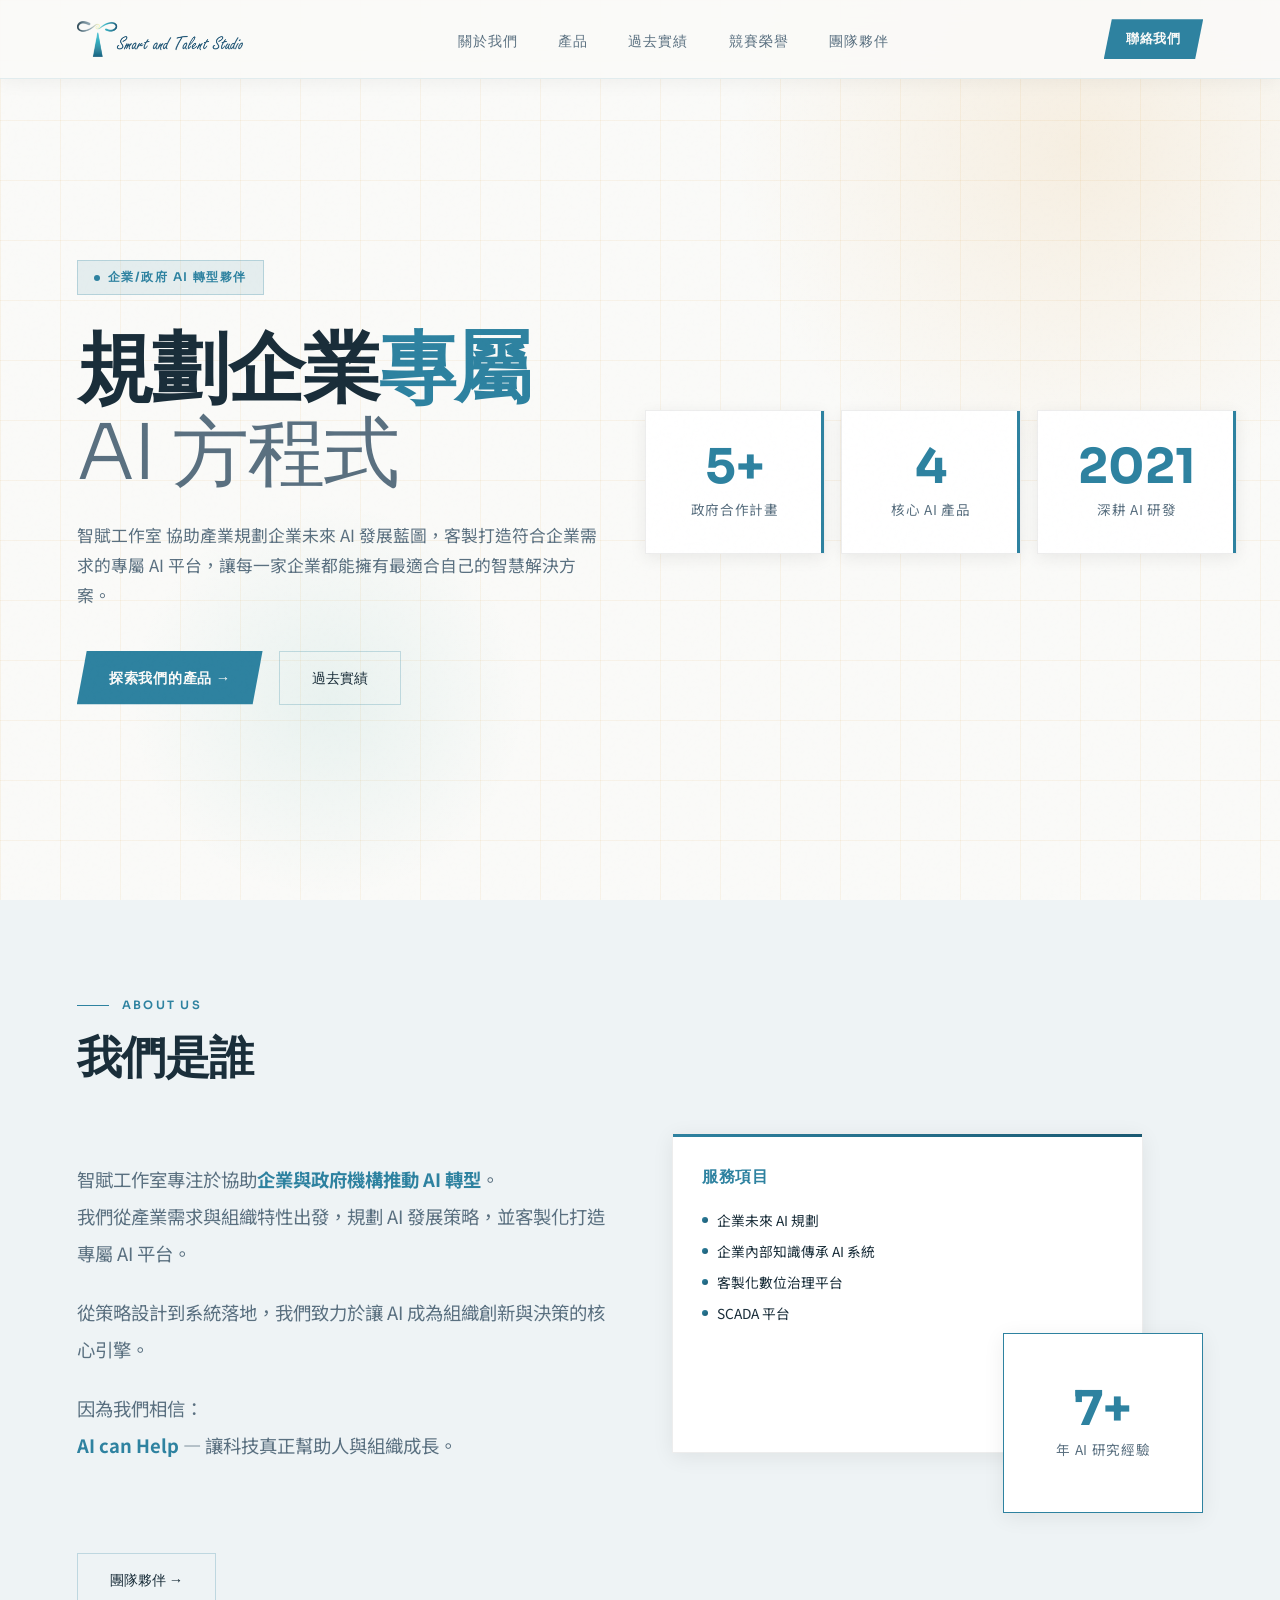
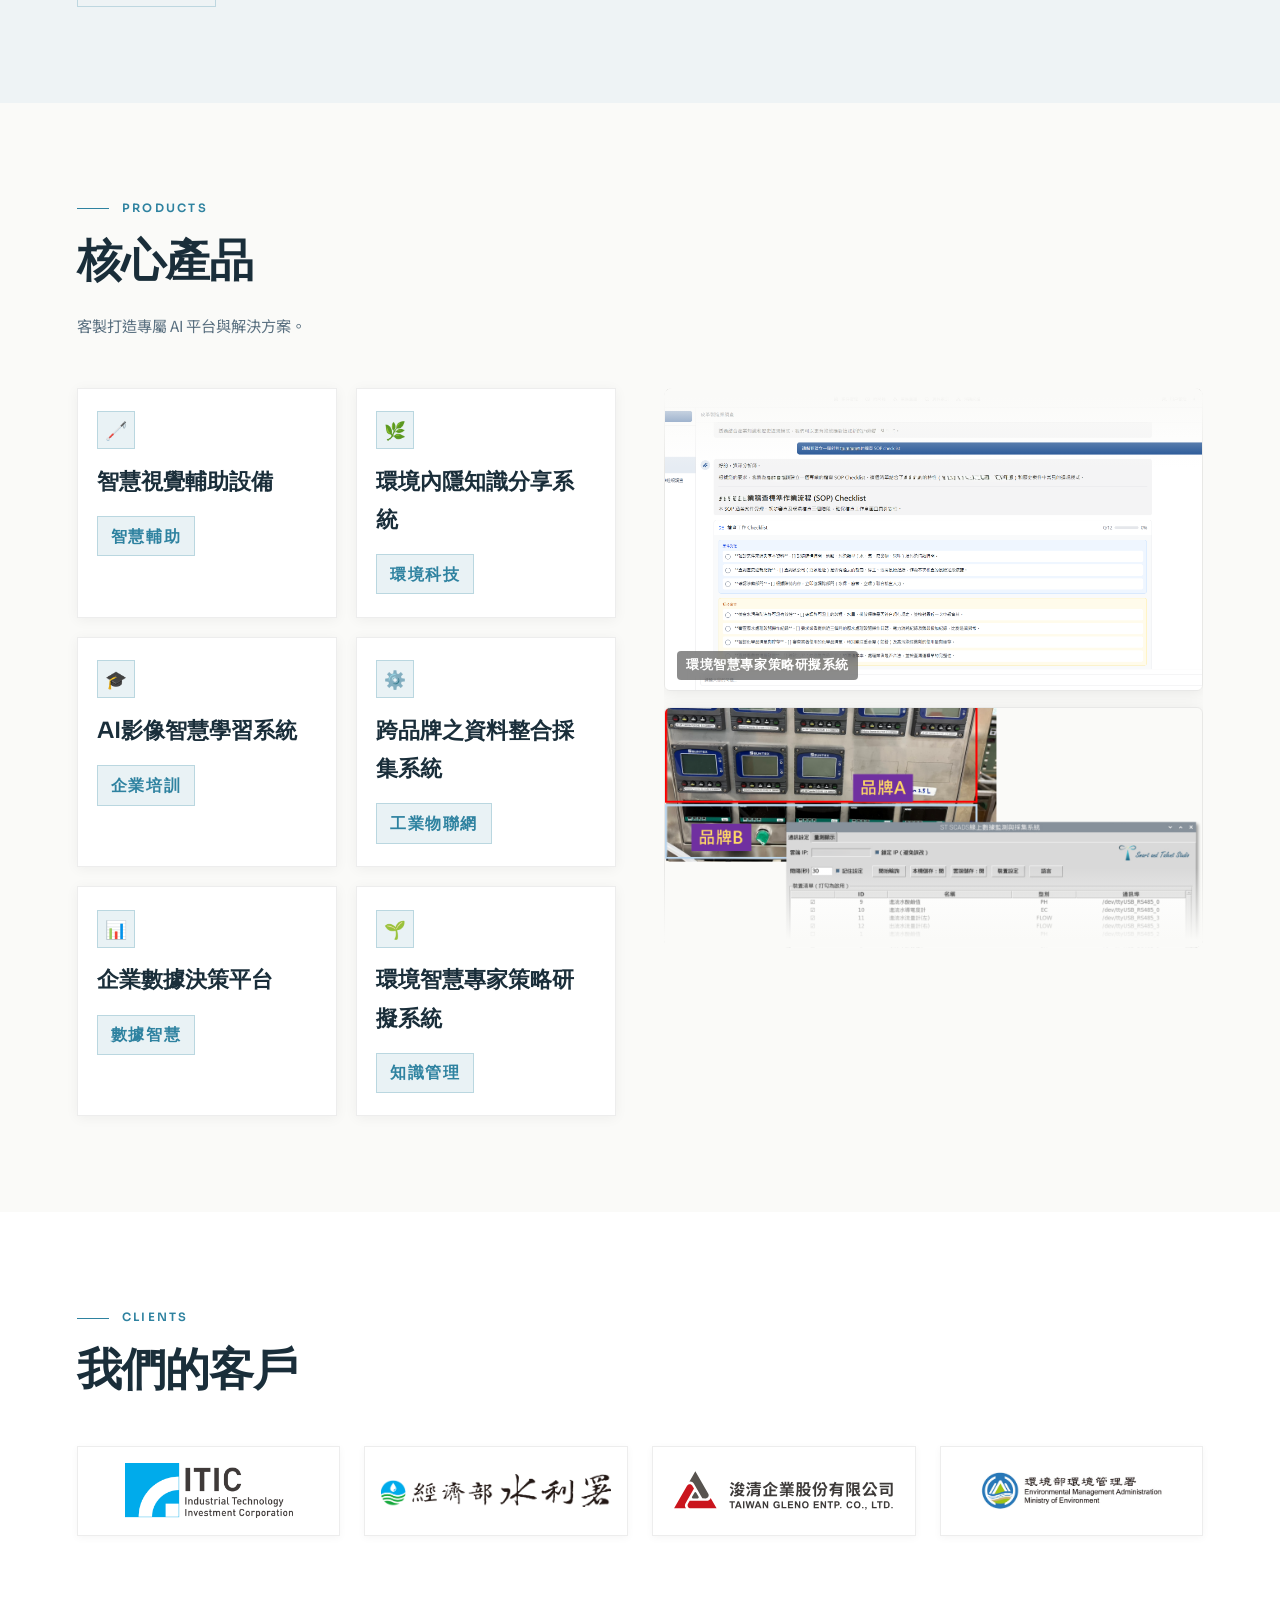
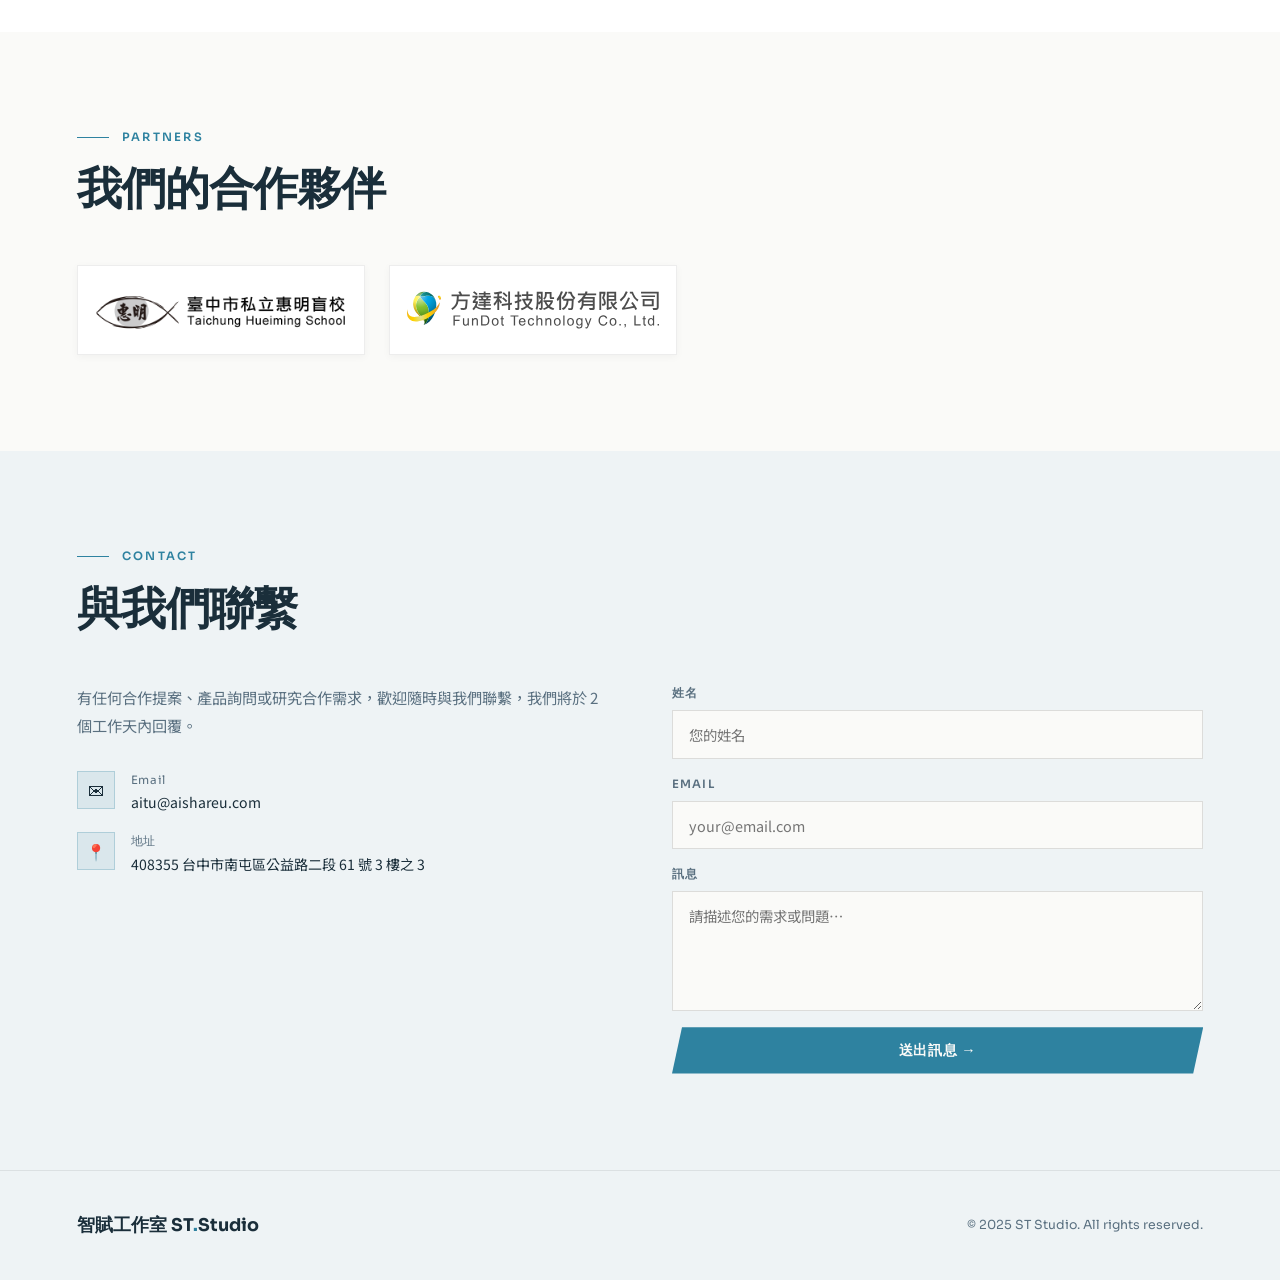
==== index.html @ 47bf01be "Add files via upload" ====
<!DOCTYPE html>
<html lang="zh-TW">
<head>
<meta charset="UTF-8">
<meta name="viewport" content="width=device-width, initial-scale=1.0">
<title>智賦工作室 ST Studio — 企業 AI 轉型夥伴</title>
<link rel="icon" type="image/png" href="ST_logo_HR.png">
<link rel="apple-touch-icon" href="ST_logo_HR.png">

<!-- SEO -->
<meta name="description" content="智賦工作室（ST Studio）協助企業與政府規劃 AI 發展藍圖，客製開發專屬 AI 平台、知識管理系統、SCADA 平台與數位治理解決方案，深耕 AI 研發自 2017 年，位於台中市。">
<meta name="keywords" content="AI轉型,企業AI,智賦工作室,ST Studio,知識管理,SCADA,生成式AI,數位治理,AI平台,企業AI轉型訪談,AI解決方案,企業數位轉型,AI研發,跨域AI應用">
<meta name="author" content="智賦工作室 ST Studio">
<meta name="robots" content="index, follow">
<link rel="canonical" href="https://www.sait-studio.com/">

<!-- Open Graph -->
<meta property="og:type" content="website">
<meta property="og:title" content="智賦工作室 ST Studio — 企業 AI 轉型夥伴">
<meta property="og:description" content="協助企業與政府規劃 AI 發展藍圖，客製開發專屬 AI 平台與數位治理解決方案。">
<meta property="og:image" content="https://www.sait-studio.com/橫式LOGO.png">
<meta property="og:url" content="https://www.sait-studio.com/">
<meta property="og:locale" content="zh_TW">

<!-- Twitter Card -->
<meta name="twitter:card" content="summary_large_image">
<meta name="twitter:title" content="智賦工作室 ST Studio — 企業 AI 轉型夥伴">
<meta name="twitter:description" content="協助企業與政府規劃 AI 發展藍圖，客製開發專屬 AI 平台與數位治理解決方案。">
<meta name="twitter:image" content="https://www.sait-studio.com/橫式LOGO.png">

<!-- JSON-LD -->
<script type="application/ld+json">
{
  "@context": "https://schema.org",
  "@type": "Organization",
  "name": "智賦工作室 ST Studio",
  "alternateName": "ST Studio",
  "url": "https://www.sait-studio.com/",
  "logo": "https://www.sait-studio.com/橫式LOGO.png",
  "description": "協助企業與政府規劃 AI 發展藍圖，客製開發專屬 AI 平台與數位治理解決方案。",
  "address": {
    "@type": "PostalAddress",
    "streetAddress": "公益路二段 61 號 3 樓之 3",
    "addressLocality": "台中市南屯區",
    "postalCode": "408355",
    "addressCountry": "TW"
  },
  "contactPoint": {
    "@type": "ContactPoint",
    "email": "aitu@aishareu.com",
    "contactType": "customer service"
  }
}
</script>

<link rel="preconnect" href="https://fonts.googleapis.com">
<link href="https://fonts.googleapis.com/css2?family=Sora:wght@300;400;600;700&family=Noto+Sans+TC:wght@300;400;500;700&display=swap" rel="stylesheet">
<link rel="stylesheet" href="style.css?v=2">
</head>
<body>

<!-- NAVBAR -->
<nav>
  <div class="logo"><a href="index.html"><img src="橫式LOGO.png" alt="智賦工作室"></a></div>
  <ul class="nav-links">
    <li><a href="#about">關於我們</a></li>
    <li><a href="#products">產品</a></li>
    <li><a href="projects.html">過去實績</a></li>
    <li><a href="awards.html">競賽榮譽</a></li>
    <li><a href="team.html">團隊夥伴</a></li>
    <li class="nav-mobile-cta"><a href="#contact" class="nav-cta-mobile">聯絡我們</a></li>
    <li class="nav-mobile-close"><a href="javascript:void(0)" onclick="toggleMenu()" class="nav-close-btn">✕ 關閉</a></li>
  </ul>
  <a href="#contact" class="nav-cta">聯絡我們</a>
  <button class="hamburger" onclick="toggleMenu()">
    <span></span><span></span><span></span>
  </button>
</nav>

<!-- HERO -->
<section id="hero">
  <div class="hero-grid"></div>
  <div class="hero-glow"></div>
  <div class="hero-glow2"></div>

  <div class="hero-content">
    <div class="hero-badge">企業/政府 AI 轉型夥伴</div>
    <h1>
      規劃企業<em>專屬</em><br>
      <span class="line2">AI 方程式</span>
    </h1>
    <p class="hero-desc">
      智賦工作室 協助產業規劃企業未來 AI 發展藍圖，客製打造符合企業需求的專屬 AI 平台，讓每一家企業都能擁有最適合自己的智慧解決方案。
    </p>
    <div class="hero-actions">
      <a href="#products" class="btn-primary">探索我們的產品 →</a>
      <a href="projects.html" class="btn-outline">過去實績</a>
    </div>
  </div>

  <div class="hero-stats">
    <div class="stat-card">
      <div class="stat-number">5+</div>
      <div class="stat-label">政府合作計畫</div>
    </div>
    <div class="stat-card">
      <div class="stat-number">4</div>
      <div class="stat-label">核心 AI 產品</div>
    </div>
    <div class="stat-card">
      <div class="stat-number">2021</div>
      <div class="stat-label">深耕 AI 研發</div>
    </div>
  </div>
</section>

<!-- ABOUT -->
<section id="about">
  <div class="section-label">About Us</div>
  <h2 class="section-title">我們是誰</h2>

  <div class="about-grid">
    <div class="about-text reveal">
      <p>
        智賦工作室專注於協助<strong style="color:var(--amber)">企業與政府機構推動 AI 轉型</strong>。<br>
        我們從產業需求與組織特性出發，規劃 AI 發展策略，並客製化打造專屬 AI 平台。
      </p>
      <p>
        從策略設計到系統落地，我們致力於讓 AI 成為組織創新與決策的核心引擎。
      </p>
      <p>
        因為我們相信：<br>
        <strong style="color:var(--amber)">AI can Help</strong> — 讓科技真正幫助人與組織成長。
      </p>
    </div>
    <div class="about-visual reveal">
      <div class="about-box">
        <div class="about-box-title">服務項目</div>
        <div class="about-box-content">
          <div class="about-tech-item">企業未來 AI 規劃</div>
          <div class="about-tech-item">企業內部知識傳承 AI 系統</div>
          <div class="about-tech-item">客製化數位治理平台</div>
          <div class="about-tech-item">SCADA 平台</div>
        </div>
      </div>
      <div class="about-box">
        <div class="about-box-big-num">7+</div>
        <div class="stat-label" style="margin-top:0.3rem">年 AI 研究經驗</div>
      </div>
    </div>
  </div>

  <div style="margin-top:2.5rem;">
    <a href="team.html" class="btn-outline">團隊夥伴 →</a>
  </div>
</section>

<!-- PRODUCTS -->
<section id="products">
  <div class="section-label">Products</div>
  <h2 class="section-title">核心產品</h2>
  <p style="color:var(--muted); max-width:560px; font-size:0.95rem; line-height:1.8; margin-bottom:0;">
    客製打造專屬 AI 平台與解決方案。
  </p>

  <div class="products-layout">

    <!-- 左欄：6 張產品卡 -->
    <div class="products-grid">
      <div class="product-card reveal" onclick="selectProduct(0)">
        <div class="product-icon">🦯</div>
        <div class="product-name">智慧視覺輔助設備</div>
        <div class="product-desc">
          智慧輔助導航系統，結合環境感知與 AI 判斷，提供使用者安全、直觀的行動輔助體驗，實現人機無縫互動。
        </div>
        <div class="product-tag">智慧輔助</div>
      </div>
      <div class="product-card reveal" onclick="selectProduct(1)">
        <div class="product-icon">🌿</div>
        <div class="product-name">環境內隱知識分享系統</div>
        <div class="product-desc">萃取環境領域專家的隱性知識，透過 AI 結構化轉化與知識圖譜建構，實現跨組織的專業知識傳承與共享。
        </div>
        <div class="product-tag">環境科技</div>
      </div>
      <div class="product-card reveal" onclick="selectProduct(2)">
        <div class="product-icon">🎓</div>
        <div class="product-name">AI影像智慧學習系統</div>
        <div class="product-desc">
          AI 驅動的企業內部教育訓練平台，透過對話式互動與影片結合，讓員工以沉浸式情境學習提升培訓效率。
        </div>
        <div class="product-tag">企業培訓</div>
      </div>
      <div class="product-card reveal" onclick="selectProduct(3)">
        <div class="product-icon">⚙️</div>
        <div class="product-name">跨品牌之資料整合採集系統</div>
        <div class="product-desc">
          跨品牌IoT整合資料採集系統，透過邊緣運算整合現場資料並上傳雲端，實現即時遠端監控與預測性維護。
        </div>
        <div class="product-tag">工業物聯網</div>
      </div>
      <div class="product-card reveal" onclick="selectProduct(4)">
        <div class="product-icon">📊</div>
        <div class="product-name">企業數據決策平台</div>
        <div class="product-desc">
          整合企業內外部多元數據來源，結合 AI 分析與視覺化儀表板，協助管理層即時掌握關鍵指標，驅動精準決策。
        </div>
        <div class="product-tag">數據智慧</div>
      </div>
      <div class="product-card reveal" onclick="selectProduct(5)">
        <div class="product-icon">🌱</div>
        <div class="product-name">環境智慧專家策略研擬系統</div>
        <div class="product-desc">
          環境領域 AI 知識管理平台，整合生成式 AI、關鍵字萃取與知識本體架構，協助政府與企業快速獲取精準決策建議。
        </div>
        <div class="product-tag">知識管理</div>
      </div>
    </div>

    <!-- 右欄：跑馬燈 / 產品詳情 -->
    <div class="products-right-col">
    <div class="products-marquee-wrap" id="products-marquee">
      <div class="products-marquee-track">
        <div class="products-marquee-slide"><div class="products-marquee-slide-label">環境智慧專家策略研擬系統</div><img src="跑馬燈_AI智慧引導.png" alt="專家策略建議" onclick="openLightbox(this.src)"></div>
        <div class="products-marquee-slide"><div class="products-marquee-slide-label">跨品牌之資料整合採集系統</div><img src="跑馬燈_SCADA.png" alt="SCADA" onclick="openLightbox(this.src)"></div>
        <div class="products-marquee-slide"><div class="products-marquee-slide-label">AI影像智慧教育系統</div><img src="跑馬燈_AIvideo智慧教育.png" alt="AIvideo智慧學習系統" onclick="openLightbox(this.src)"></div>
        <div class="products-marquee-slide"><div class="products-marquee-slide-label">企業數據管理系統</div><img src="跑馬燈_企業數據管理系統.png" alt="企業數據管理系統" onclick="openLightbox(this.src)"></div>
        <div class="products-marquee-slide"><div class="products-marquee-slide-label">智慧視覺輔助設備</div><img src="跑馬燈_AICane.png" alt="AI Cane" onclick="openLightbox(this.src)"></div>
        <div class="products-marquee-slide"><div class="products-marquee-slide-label">環境內隱知識分享系統</div><img src="跑馬燈_知識網絡.png" alt="知識網絡" onclick="openLightbox(this.src)"></div>
        <!-- 複製讓滾動無縫 -->
        <div class="products-marquee-slide"><div class="products-marquee-slide-label">環境智慧專家策略研擬系統</div><img src="跑馬燈_AI智慧引導.png" alt="AI智慧引導" onclick="openLightbox(this.src)"></div>
        <div class="products-marquee-slide"><div class="products-marquee-slide-label">跨品牌之資料整合採集系統</div><img src="跑馬燈_SCADA.png" alt="SCADA" onclick="openLightbox(this.src)"></div>
        <div class="products-marquee-slide"><div class="products-marquee-slide-label">AI影像智慧教育系統</div><img src="跑馬燈_AIvideo智慧教育.png" alt="AIvideo智慧教育系統" onclick="openLightbox(this.src)"></div>
        <div class="products-marquee-slide"><div class="products-marquee-slide-label">企業數據管理系統</div><img src="跑馬燈_企業數據管理系統.png" alt="企業數據管理系統" onclick="openLightbox(this.src)"></div>
        <div class="products-marquee-slide"><div class="products-marquee-slide-label">智慧視覺輔助設備</div><img src="跑馬燈_AICane.png" alt="AICane" onclick="openLightbox(this.src)"></div>
        <div class="products-marquee-slide"><div class="products-marquee-slide-label">環境內隱知識分享系統</div><img src="跑馬燈_知識網絡.png" alt="知識網絡" onclick="openLightbox(this.src)"></div>
      </div>
    </div>
    <div class="product-detail-panel" id="product-detail">
      <button class="product-detail-back" onclick="clearProductSelection()">✕ 返回</button>
      <img id="product-detail-img" src="" alt="" onclick="openLightbox(this.src)">
      <div class="product-detail-info">
        <div class="product-detail-name" id="product-detail-name"></div>
        <div class="product-detail-desc" id="product-detail-desc"></div>
      </div>
    </div>
    </div>

  </div>
</section>

<!-- CLIENTS -->
<section id="clients">
  <div class="section-label">Clients</div>
  <h2 class="section-title">我們的客戶</h2>

  <div class="partners-strip reveal">
    <div class="partner-box">
      <img src="我們的客戶_工研院.png" alt="工研院">
    </div>
    <div class="partner-box">
      <img src="我們的客戶_水利署.png" alt="水利署">
    </div>
    <div class="partner-box">
      <img src="我們的客戶_浚清企業股份有限公司.svg" alt="浚清企業股份有限公司">
    </div>
    <div class="partner-box">
      <img src="我們的客戶_環管署.jpg" alt="環管署">
    </div>
  </div>
</section>

<!-- PARTNERS -->
<section id="partners">
  <div class="section-label">Partners</div>
  <h2 class="section-title">我們的合作夥伴</h2>

  <div class="partners-strip reveal" style="grid-template-columns: repeat(2, 1fr); max-width: 600px;">
    <div class="partner-box">
      <img src="合作夥伴_惠明盲校.png" alt="惠明盲校">
    </div>
    <div class="partner-box">
      <img src="合作夥伴_方達.svg" alt="方達">
    </div>
  </div>
</section>

<!-- CONTACT -->
<section id="contact">
  <div class="section-label">Contact</div>
  <h2 class="section-title">與我們聯繫</h2>

  <div class="contact-grid">
    <div class="contact-info reveal">
      <p>有任何合作提案、產品詢問或研究合作需求，歡迎隨時與我們聯繫，我們將於 2 個工作天內回覆。</p>

      <div class="contact-detail">
        <div class="contact-icon">✉</div>
        <div>
          <div class="contact-detail-label">Email</div>
          <div class="contact-detail-text">aitu@aishareu.com</div>
        </div>
      </div>

      <div class="contact-detail">
        <div class="contact-icon">📍</div>
        <div>
          <div class="contact-detail-label">地址</div>
          <div class="contact-detail-text">408355 台中市南屯區公益路二段 61 號 3 樓之 3</div>
        </div>
      </div>
    </div>

    <div class="contact-form reveal">
      <div class="form-group">
        <label>姓名</label>
        <input type="text" placeholder="您的姓名">
      </div>
      <div class="form-group">
        <label>Email</label>
        <input type="email" placeholder="your@email.com">
      </div>
      <div class="form-group">
        <label>訊息</label>
        <textarea placeholder="請描述您的需求或問題…"></textarea>
      </div>
      <button class="btn-primary" style="width:100%; justify-content:center;">送出訊息 →</button>
    </div>
  </div>
</section>

<!-- FOOTER -->
<footer>
  <div class="footer-logo">智賦工作室 ST<span>.</span>Studio</div>
  <div class="footer-copy">© 2025 ST Studio. All rights reserved.</div>
</footer>

<!-- LIGHTBOX -->
<div class="lightbox" id="lightbox" onclick="closeLightbox()">
  <div class="lightbox-close" onclick="closeLightbox()">✕</div>
  <img id="lightbox-img" src="" alt="">
</div>

<script>
  function openLightbox(src) {
    document.getElementById('lightbox-img').src = src;
    document.getElementById('lightbox').classList.add('open');
    document.body.style.overflow = 'hidden';
  }
  function closeLightbox() {
    document.getElementById('lightbox').classList.remove('open');
    document.body.style.overflow = '';
  }
  document.addEventListener('keydown', e => { if(e.key === 'Escape') { closeLightbox(); clearProductSelection(); } });

  // Product interactive selection
  const productData = [
    { img: '跑馬燈_AICane.png', name: '智慧視覺輔助設備', desc: '智慧輔助導航系統，結合環境感知與 AI 判斷，提供使用者安全、直觀的行動輔助體驗，實現人機無縫互動。' },
    { img: '跑馬燈_知識網絡.png', name: '環境內隱知識分享系統', desc: '萃取環境領域專家的隱性知識，透過 AI 結構化轉化與知識圖譜建構，實現跨組織的專業知識傳承與共享。' },
    { img: '跑馬燈_AIvideo智慧教育.png', name: 'AI影像智慧學習系統', desc: 'AI 驅動的企業內部教育訓練平台，透過對話式互動與影片結合，讓員工以沉浸式情境學習提升培訓效率。' },
    { img: '跑馬燈_SCADA.png', name: '跨品牌之資料整合採集系統', desc: '跨品牌 IoT 整合資料採集系統，透過邊緣運算整合現場資料並上傳雲端，實現即時遠端監控與預測性維護。' },
    { img: '跑馬燈_企業數據管理系統.png', name: '企業數據決策平台', desc: '整合企業內外部多元數據來源，結合 AI 分析與視覺化儀表板，協助管理層即時掌握關鍵指標，驅動精準決策。' },
    { img: '跑馬燈_AI智慧引導.png', name: '環境智慧專家策略研擬系統', desc: '環境領域 AI 知識管理平台，整合生成式 AI、關鍵字萃取與知識本體架構，協助政府與企業快速獲取精準決策建議。' },
  ];

  function selectProduct(idx) {
    const cards = document.querySelectorAll('.product-card');
    const grid = document.querySelector('.products-grid');
    const marquee = document.getElementById('products-marquee');
    const detail = document.getElementById('product-detail');
    if (cards[idx].classList.contains('selected')) {
      clearProductSelection();
      return;
    }
    cards.forEach((c, i) => c.classList.toggle('selected', i === idx));
    grid.classList.add('has-selection');
    const p = productData[idx];
    document.getElementById('product-detail-img').src = p.img;
    document.getElementById('product-detail-img').alt = p.name;
    document.getElementById('product-detail-name').textContent = p.name;
    document.getElementById('product-detail-desc').textContent = p.desc;
    marquee.style.display = 'none';
    detail.classList.add('active');
  }

  function clearProductSelection() {
    document.querySelectorAll('.product-card').forEach(c => c.classList.remove('selected'));
    document.querySelector('.products-grid').classList.remove('has-selection');
    document.getElementById('products-marquee').style.display = '';
    document.getElementById('product-detail').classList.remove('active');
  }

  // Scroll reveal
  const observer = new IntersectionObserver((entries) => {
    entries.forEach((e, i) => {
      if (e.isIntersecting) {
        setTimeout(() => e.target.classList.add('visible'), i * 80);
      }
    });
  }, { threshold: 0.1 });
  document.querySelectorAll('.reveal').forEach(el => observer.observe(el));

  // Navbar scroll effect
  window.addEventListener('scroll', () => {
    const nav = document.querySelector('nav');
    nav.style.borderBottomColor = window.scrollY > 50
      ? 'rgba(46,130,160,0.25)'
      : 'rgba(46,130,160,0.12)';
  });
  // Hamburger menu
  function toggleMenu() {
    document.querySelector('.nav-links').classList.toggle('open');
    document.querySelector('.hamburger').classList.toggle('open');
    document.querySelector('nav').classList.toggle('menu-open');
  }
  document.querySelectorAll('.nav-links a').forEach(a => {
    a.addEventListener('click', () => {
      document.querySelector('.nav-links').classList.remove('open');
      document.querySelector('.hamburger').classList.remove('open');
      document.querySelector('nav').classList.remove('menu-open');
    });
  });
</script>
</body>
</html>
---- style.css ----
/* ══════════════════════════════════════
   智賦工作室 ST Studio — 共用樣式
   ══════════════════════════════════════ */

:root {
  --bg: #FAFAF8;
  --bg2: #EEF3F5;
  --card: #FFFFFF;
  --amber: #2E82A0;
  --amber-light: #3D97B8;
  --amber-glow: rgba(46,130,160,0.10);
  --teal: #1A5972;
  --text: #1A2E3A;
  --muted: #5A7080;
  --border: rgba(46,130,160,0.25);
}

* { margin:0; padding:0; box-sizing:border-box; }
html { scroll-behavior: smooth; }

body {
  background: var(--bg);
  color: var(--text);
  font-family: 'Noto Sans TC', 'Sora', sans-serif;
  line-height: 1.7;
  overflow-x: hidden;
}

/* ── NOISE TEXTURE OVERLAY ── */
body::before {
  content: '';
  position: fixed;
  inset: 0;
  background-image: url("data:image/svg+xml,%3Csvg viewBox='0 0 256 256' xmlns='http://www.w3.org/2000/svg'%3E%3Cfilter id='n'%3E%3CfeTurbulence type='fractalNoise' baseFrequency='0.9' numOctaves='4' stitchTiles='stitch'/%3E%3C/filter%3E%3Crect width='100%25' height='100%25' filter='url(%23n)' opacity='0.04'/%3E%3C/svg%3E");
  pointer-events: none;
  z-index: 1;
  opacity: 0.15;
}

/* ── NAVBAR ── */
nav {
  position: fixed;
  top: 0; left: 0; right: 0;
  z-index: 100;
  padding: 1.2rem 6%;
  display: flex;
  justify-content: space-between;
  align-items: center;
  background: rgba(250,250,248,0.90);
  backdrop-filter: blur(16px);
  border-bottom: 1px solid var(--border);
  box-shadow: 0 1px 20px rgba(0,0,0,0.06);
  transition: all 0.3s;
}

.logo a { display: block; line-height: 0; }
.logo img {
  height: 36px;
  width: auto;
  display: block;
}

.nav-links { display: flex; gap: 2.5rem; list-style: none; }
.nav-mobile-cta { display: none; }
.nav-mobile-close { display: none; }
.nav-links a {
  font-family: 'Sora', sans-serif;
  font-size: 0.85rem;
  font-weight: 400;
  letter-spacing: 0.08em;
  color: var(--muted);
  text-decoration: none;
  text-transform: uppercase;
  transition: color 0.2s;
}
.nav-links a:hover,
.nav-links a.active { color: var(--amber); }

.nav-cta {
  font-family: 'Sora', sans-serif;
  font-size: 0.82rem;
  font-weight: 600;
  letter-spacing: 0.05em;
  text-transform: uppercase;
  color: var(--bg);
  background: var(--amber);
  padding: 0.55rem 1.4rem;
  border: none;
  cursor: pointer;
  text-decoration: none;
  transition: background 0.2s, transform 0.15s;
  clip-path: polygon(8px 0%, 100% 0%, calc(100% - 8px) 100%, 0% 100%);
}
.nav-cta:hover { background: var(--amber-light); transform: translateY(-1px); }

/* ── HERO ── */
#hero {
  min-height: 100vh;
  display: flex;
  align-items: center;
  justify-content: space-between;
  gap: 3rem;
  padding: 8rem 6% 4rem;
  position: relative;
  overflow: hidden;
}
.hero-content { position: relative; max-width: 700px; flex-shrink: 0; }

.hero-grid {
  position: absolute;
  inset: 0;
  background-image:
    linear-gradient(rgba(212,137,26,0.07) 1px, transparent 1px),
    linear-gradient(90deg, rgba(212,137,26,0.07) 1px, transparent 1px);
  background-size: 60px 60px;
}

.hero-glow {
  position: absolute;
  width: 700px; height: 700px;
  border-radius: 50%;
  background: radial-gradient(circle, rgba(212,137,26,0.10) 0%, transparent 70%);
  top: -200px; right: -150px;
  pointer-events: none;
}
.hero-glow2 {
  position: absolute;
  width: 400px; height: 400px;
  border-radius: 50%;
  background: radial-gradient(circle, rgba(26,143,135,0.08) 0%, transparent 70%);
  bottom: 0; left: 10%;
  pointer-events: none;
}

.hero-badge {
  display: inline-flex;
  align-items: center;
  gap: 0.5rem;
  font-family: 'Sora', sans-serif;
  font-size: 0.75rem;
  font-weight: 600;
  letter-spacing: 0.12em;
  text-transform: uppercase;
  color: var(--amber);
  border: 1px solid var(--border);
  padding: 0.4rem 1rem;
  margin-bottom: 2rem;
  background: var(--amber-glow);
  opacity: 0;
  animation: fadeUp 0.8s ease 0.2s forwards;
}
.hero-badge::before {
  content: '';
  width: 6px; height: 6px;
  border-radius: 50%;
  background: var(--amber);
  animation: pulse 2s infinite;
}

@keyframes pulse {
  0%,100% { opacity:1; transform:scale(1); }
  50% { opacity:0.4; transform:scale(1.5); }
}

h1 {
  font-family: 'Sora', sans-serif;
  font-size: clamp(2.8rem, 6vw, 5rem);
  font-weight: 700;
  line-height: 1.1;
  letter-spacing: -0.02em;
  margin-bottom: 1.5rem;
  opacity: 0;
  animation: fadeUp 0.8s ease 0.4s forwards;
}
h1 em { font-style: normal; color: var(--amber); }
h1 .line2 { color: var(--muted); font-weight: 300; }

.hero-desc {
  font-size: 1.05rem;
  color: var(--muted);
  line-height: 1.8;
  max-width: 520px;
  margin-bottom: 2.5rem;
  opacity: 0;
  animation: fadeUp 0.8s ease 0.6s forwards;
}

.hero-actions {
  display: flex;
  gap: 1rem;
  flex-wrap: wrap;
  opacity: 0;
  animation: fadeUp 0.8s ease 0.8s forwards;
}

.btn-primary {
  font-family: 'Sora', sans-serif;
  font-size: 0.9rem;
  font-weight: 600;
  letter-spacing: 0.05em;
  color: var(--bg);
  background: var(--amber);
  padding: 0.85rem 2rem;
  border: none;
  cursor: pointer;
  text-decoration: none;
  display: inline-flex;
  align-items: center;
  gap: 0.5rem;
  clip-path: polygon(10px 0%, 100% 0%, calc(100% - 10px) 100%, 0% 100%);
  transition: background 0.2s, transform 0.15s;
}
.btn-primary:hover { background: var(--amber-light); transform: translateY(-2px); }

.btn-outline {
  font-family: 'Sora', sans-serif;
  font-size: 0.9rem;
  font-weight: 400;
  color: var(--text);
  padding: 0.85rem 2rem;
  border: 1px solid var(--border);
  background: transparent;
  cursor: pointer;
  text-decoration: none;
  display: inline-flex;
  align-items: center;
  gap: 0.5rem;
  transition: border-color 0.2s, color 0.2s;
}
.btn-outline:hover { border-color: var(--amber); color: var(--amber); }

.hero-stats {
  position: relative;
  display: flex;
  flex-direction: row;
  gap: 1rem;
  align-items: center;
  opacity: 0;
  animation: fadeIn 1s ease 1.2s forwards;
}

.stat-card {
  background: var(--card);
  border: 1px solid rgba(0,0,0,0.07);
  padding: 2rem 2.5rem;
  text-align: center;
  min-width: 180px;
  position: relative;
  overflow: hidden;
  box-shadow: 0 4px 16px rgba(0,0,0,0.07);
}
.stat-card::after {
  content: '';
  position: absolute;
  top: 0; right: 0;
  width: 3px; height: 100%;
  background: var(--amber);
}
.stat-number {
  font-family: 'Sora', sans-serif;
  font-size: 3rem;
  font-weight: 700;
  color: var(--amber);
  line-height: 1;
}
.stat-label {
  font-size: 0.85rem;
  color: var(--muted);
  margin-top: 0.4rem;
  letter-spacing: 0.05em;
}

@keyframes fadeUp {
  from { opacity:0; transform: translateY(24px); }
  to { opacity:1; transform: translateY(0); }
}
@keyframes fadeIn {
  from { opacity:0; }
  to { opacity:1; }
}

/* ── SECTION BASE ── */
section { padding: 6rem 6%; }
.section-label {
  font-family: 'Sora', sans-serif;
  font-size: 0.72rem;
  font-weight: 600;
  letter-spacing: 0.2em;
  text-transform: uppercase;
  color: var(--amber);
  display: flex;
  align-items: center;
  gap: 0.8rem;
  margin-bottom: 1rem;
}
.section-label::before {
  content: '';
  width: 2rem;
  height: 1px;
  background: var(--amber);
}

.section-title {
  font-family: 'Sora', sans-serif;
  font-size: clamp(1.8rem, 3.5vw, 2.8rem);
  font-weight: 700;
  letter-spacing: -0.02em;
  margin-bottom: 1.5rem;
  line-height: 1.2;
}

/* ── PAGE HEADER (sub-pages) ── */
.page-header {
  padding: 10rem 6% 3.5rem;
  background: var(--bg2);
  position: relative;
  overflow: hidden;
}
.page-header .hero-grid {
  position: absolute;
  inset: 0;
}
.page-title {
  font-family: 'Sora', sans-serif;
  font-size: clamp(2rem, 4vw, 3.2rem);
  font-weight: 700;
  letter-spacing: -0.02em;
  line-height: 1.2;
  margin-bottom: 1rem;
  position: relative;
}
.page-desc {
  color: var(--muted);
  font-size: 1rem;
  line-height: 1.8;
  max-width: 560px;
  position: relative;
}

/* ── ABOUT ── */
#about { background: var(--bg2); }
.about-grid {
  display: grid;
  grid-template-columns: 1fr 1fr;
  gap: 4rem;
  align-items: center;
  margin-top: 3rem;
}
.about-text p {
  color: var(--muted);
  font-size: 1.15rem;
  line-height: 2;
  margin-bottom: 1.4rem;
}
.about-visual {
  position: relative;
  height: 380px;
}
.about-box {
  position: absolute;
  background: var(--card);
  border: 1px solid rgba(0,0,0,0.07);
  padding: 1.8rem;
  box-shadow: 0 4px 20px rgba(0,0,0,0.07);
  overflow: hidden;
}
.about-box:nth-child(1) {
  top:0; left:0; right:60px; bottom:60px;
}
.about-box:nth-child(1)::before {
  content: '';
  position: absolute;
  top: 0; left: 0; right: 0;
  height: 3px;
  background: linear-gradient(90deg, var(--amber), var(--teal));
}
.about-box:nth-child(2) {
  bottom:0; right:0; width:200px; height:180px;
  border-color: var(--amber);
  display: flex; flex-direction:column; justify-content:center; align-items:center; text-align:center;
}
.about-box-title {
  font-family: 'Sora', sans-serif;
  font-size: 1rem;
  font-weight: 700;
  letter-spacing: 0.05em;
  color: var(--amber);
  margin-bottom: 1.2rem;
}
.about-box-content {
  font-size: 0.88rem;
  color: var(--text);
  line-height: 1.6;
  display: flex;
  flex-direction: column;
  gap: 0.55rem;
}
.about-tech-item {
  display: flex;
  align-items: center;
  gap: 0.6rem;
  font-size: 0.86rem;
  color: var(--text);
}
.about-tech-item::before {
  content: '';
  width: 6px; height: 6px;
  min-width: 6px;
  border-radius: 50%;
  background: linear-gradient(135deg, var(--amber), var(--teal));
}
.about-box-big-num {
  font-family: 'Sora', sans-serif;
  font-size: 3rem;
  font-weight: 700;
  color: var(--amber);
  line-height: 1;
}

/* ── PRODUCTS ── */
#products { background: var(--bg); }
.products-layout {
  display: grid;
  grid-template-columns: 1fr 1fr;
  gap: 3rem;
  margin-top: 3rem;
  align-items: start;
}
.products-grid {
  display: grid;
  grid-template-columns: repeat(2, 1fr);
  gap: 1.2rem;
}
.products-marquee-wrap {
  position: relative;
  height: 560px;
  overflow: hidden;
  border-radius: 8px;
  clip-path: inset(0 round 8px);
}
.products-marquee-wrap::before,
.products-marquee-wrap::after {
  content: '';
  position: absolute;
  left: 0; right: 0;
  height: 80px;
  z-index: 2;
  pointer-events: none;
}
.products-marquee-wrap::before {
  top: 0;
  background: linear-gradient(to bottom, var(--bg) 10%, transparent);
}
.products-marquee-wrap::after {
  bottom: 0;
  background: linear-gradient(to top, var(--bg) 10%, transparent);
}
.products-marquee-track {
  display: flex;
  flex-direction: column;
  gap: 1rem;
  animation: productsMarquee 20s linear infinite;
}
.products-marquee-track:hover { animation-play-state: paused; }
@keyframes productsMarquee {
  0%   { transform: translateY(0); }
  100% { transform: translateY(-50%); }
}
.products-marquee-slide {
  flex-shrink: 0;
  position: relative;
}
.products-marquee-slide-label {
  font-family: 'Sora', sans-serif;
  font-size: 0.82rem;
  font-weight: 600;
  letter-spacing: 0.04em;
  position: absolute;
  bottom: 0.7rem;
  left: 0.8rem;
  color: #fff;
  background: rgba(0,0,0,0.45);
  backdrop-filter: blur(4px);
  padding: 0.2rem 0.6rem;
  border-radius: 4px;
  z-index: 3;
}
.products-marquee-slide img {
  width: 100%;
  aspect-ratio: 16/9;
  object-fit: cover;
  border-radius: 6px;
  border: 1px solid rgba(0,0,0,0.07);
  box-shadow: 0 2px 16px rgba(0,0,0,0.08);
  display: block;
  cursor: zoom-in;
  transition: transform 0.2s, box-shadow 0.2s;
}
.products-marquee-slide img:hover {
  transform: scale(1.02);
  box-shadow: 0 6px 24px rgba(0,0,0,0.15);
}

.product-card {
  background: var(--card);
  border: 1px solid rgba(0,0,0,0.07);
  padding: 2.5rem 2rem;
  position: relative;
  overflow: hidden;
  transition: opacity 0.3s, transform 0.3s, border-color 0.3s, box-shadow 0.3s;
  cursor: pointer;
  box-shadow: 0 2px 12px rgba(0,0,0,0.05);
}
.product-card:hover {
  transform: translateY(-6px);
  border-color: var(--border);
  box-shadow: 0 12px 32px rgba(0,0,0,0.10);
}
.product-card::before {
  content: '';
  position: absolute;
  top: 0; left: 0; right: 0;
  height: 3px;
  background: linear-gradient(90deg, var(--amber), var(--teal));
  opacity: 0;
  transition: opacity 0.3s;
}
.product-card:hover::before { opacity: 1; }

.product-icon {
  width: 52px; height: 52px;
  background: var(--amber-glow);
  border: 1px solid var(--border);
  display: flex;
  align-items: center;
  justify-content: center;
  margin-bottom: 1.5rem;
  font-size: 1.5rem;
}
.product-name {
  font-family: 'Sora', sans-serif;
  font-size: 1.8rem;
  font-weight: 600;
  margin-bottom: 0.8rem;
  color: var(--text);
}
.product-desc {
  font-size: 0.88rem;
  color: var(--muted);
  line-height: 1.7;
}
.product-tag {
  display: inline-block;
  font-family: 'Sora', sans-serif;
  font-size: 0.85rem;
  font-weight: 600;
  letter-spacing: 0.1em;
  text-transform: uppercase;
  color: var(--amber);
  border: 1px solid var(--border);
  padding: 0.25rem 0.6rem;
  margin-top: 1.2rem;
  background: var(--amber-glow);
}

/* Compact card style inside products-grid */
.products-grid .product-card {
  padding: 1.4rem 1.2rem;
}
.products-grid .product-icon {
  width: 38px; height: 38px;
  font-size: 1.1rem;
  margin-bottom: 0.8rem;
}
.products-grid .product-name {
  font-size: 1.4rem;
  margin-bottom: 0.5rem;
}
.products-grid .product-desc {
  display: none;
}
.products-grid .product-tag {
  margin-top: 0.5rem;
  font-size: 1rem;
  padding: 0.35rem 0.8rem;
}

/* Product interactive selection */
.products-grid.has-selection .product-card {
  opacity: 0.35;
  transform: scale(0.97);
  pointer-events: none;
}
.products-grid.has-selection .product-card.selected {
  opacity: 1;
  transform: translateY(-6px);
  border-color: var(--amber);
  box-shadow: 0 12px 32px rgba(46,130,160,0.22);
  pointer-events: auto;
}
.products-grid.has-selection .product-card.selected::before { opacity: 1; }

/* Product detail panel */
.products-right-col { position: relative; }
.product-detail-panel {
  display: none;
  flex-direction: column;
  height: 560px;
  border-radius: 8px;
  overflow: hidden;
  background: var(--card);
  border: 1px solid rgba(0,0,0,0.07);
  box-shadow: 0 4px 20px rgba(0,0,0,0.08);
  position: relative;
}
.product-detail-panel.active { display: flex; }
.product-detail-panel > img {
  width: 100%;
  flex: 1;
  object-fit: cover;
  min-height: 0;
  cursor: zoom-in;
  display: block;
}
.product-detail-info {
  padding: 1.2rem 1.5rem 1.4rem;
  background: var(--card);
  border-top: 1px solid rgba(0,0,0,0.06);
}
.product-detail-name {
  font-family: 'Sora', sans-serif;
  font-size: 1rem;
  font-weight: 700;
  color: var(--text);
  margin-bottom: 0.3rem;
}
.product-detail-desc {
  font-size: 0.85rem;
  color: var(--muted);
  line-height: 1.7;
}
.product-detail-back {
  position: absolute;
  top: 0.8rem; right: 0.8rem;
  z-index: 5;
  background: rgba(0,0,0,0.5);
  backdrop-filter: blur(4px);
  color: #fff;
  border: none;
  padding: 0.3rem 0.8rem;
  font-family: 'Sora', sans-serif;
  font-size: 0.75rem;
  cursor: pointer;
  border-radius: 4px;
  transition: background 0.2s;
}
.product-detail-back:hover { background: rgba(0,0,0,0.75); }

/* ── EXPERIENCE ── */
#experience { background: var(--bg); }
.exp-list { margin-top: 3rem; display: flex; flex-direction: column; gap: 0; }
.exp-item {
  display: grid;
  grid-template-columns: minmax(min-content, 220px) 1fr;
  gap: 2rem;
  padding: 1.8rem 0;
  border-bottom: 1px solid rgba(0,0,0,0.07);
  align-items: start;
  transition: background 0.2s;
}
.exp-item:hover { background: rgba(240,165,0,0.03); }
.exp-org {
  font-family: 'Sora', sans-serif;
  font-size: 0.95rem;
  font-weight: 600;
  letter-spacing: 0.05em;
  color: var(--amber);
  padding-top: 0.2rem;
  line-height: 1.5;
}
.exp-title {
  font-size: 1.1rem;
  color: var(--text);
  margin-bottom: 0.3rem;
  line-height: 1.6;
}
.exp-year {
  font-family: 'Sora', sans-serif;
  font-size: 0.85rem;
  color: var(--muted);
  letter-spacing: 0.05em;
}

/* ── TEAM ── */
#team { background: var(--bg); }

/* Grid layout for multiple members */
.team-grid {
  display: grid;
  grid-template-columns: repeat(3, 1fr);
  gap: 1.5rem;
  margin-top: 3rem;
}

/* Detailed profile layout (single member) */
.member-profile {
  display: grid;
  grid-template-columns: 280px 1fr;
  gap: 3rem;
  margin-top: 3rem;
  background: var(--card);
  border: 1px solid rgba(0,0,0,0.07);
  box-shadow: 0 4px 20px rgba(0,0,0,0.06);
  padding: 3rem;
  position: relative;
  overflow: hidden;
}
.member-profile::before {
  content: '';
  position: absolute;
  top: 0; left: 0; right: 0;
  height: 3px;
  background: linear-gradient(90deg, var(--amber), var(--teal));
}
.member-sidebar {
  display: flex;
  flex-direction: column;
  align-items: center;
  text-align: center;
  gap: 0.5rem;
}
.member-sidebar .member-avatar {
  width: 100px; height: 100px;
  font-size: 2.8rem;
  margin-bottom: 0.8rem;
}
.member-sidebar .member-name {
  font-size: 1.3rem;
}
.member-sidebar .member-title {
  margin-bottom: 1.2rem;
}
.member-main { display: flex; flex-direction: column; gap: 2rem; }
.member-section-label {
  font-family: 'Sora', sans-serif;
  font-size: 0.72rem;
  font-weight: 600;
  letter-spacing: 0.15em;
  text-transform: uppercase;
  color: var(--amber);
  margin-bottom: 0.6rem;
  display: flex;
  align-items: center;
  gap: 0.5rem;
}
.member-section-label::before {
  content: '';
  width: 1.2rem;
  height: 1px;
  background: var(--amber);
}

/* Member card (for grid layout) */
.member-card {
  background: var(--card);
  border: 1px solid rgba(0,0,0,0.07);
  padding: 2rem 1.8rem;
  box-shadow: 0 2px 12px rgba(0,0,0,0.05);
  transition: transform 0.3s, box-shadow 0.3s;
}
.member-card:hover { transform: translateY(-4px); box-shadow: 0 8px 24px rgba(0,0,0,0.09); }

.member-avatar {
  width: 56px; height: 56px;
  background: var(--amber-glow);
  border: 2px solid var(--border);
  border-radius: 50%;
  display: flex; align-items: center; justify-content: center;
  font-size: 1.4rem;
  margin-bottom: 1.2rem;
}
.member-name {
  font-family: 'Sora', sans-serif;
  font-size: 1rem;
  font-weight: 700;
  color: var(--text);
  margin-bottom: 0.2rem;
}
.member-title {
  font-size: 0.78rem;
  color: var(--amber);
  font-family: 'Sora', sans-serif;
  font-weight: 600;
  margin-bottom: 0.8rem;
}
.member-bio {
  font-size: 0.88rem;
  color: var(--muted);
  line-height: 1.8;
}
.member-skills {
  display: flex;
  flex-wrap: wrap;
  gap: 0.4rem;
  margin-top: 0.8rem;
}
.skill-tag {
  font-family: 'Sora', sans-serif;
  font-size: 0.62rem;
  font-weight: 600;
  letter-spacing: 0.06em;
  color: var(--teal);
  border: 1px solid rgba(26,143,135,0.3);
  padding: 0.2rem 0.5rem;
  background: rgba(26,143,135,0.05);
}

/* Experience timeline */
.member-exp-list {
  display: flex;
  flex-direction: column;
  gap: 0;
}
.member-exp-item {
  display: grid;
  grid-template-columns: 100px 1fr;
  gap: 1rem;
  padding: 0.8rem 0;
  border-bottom: 1px solid rgba(0,0,0,0.05);
  align-items: start;
}
.member-exp-item:last-child { border-bottom: none; }
.member-exp-year {
  font-family: 'Sora', sans-serif;
  font-size: 0.7rem;
  font-weight: 600;
  color: var(--amber);
  padding-top: 0.15rem;
}
.member-exp-text {
  font-size: 0.82rem;
  color: var(--text);
  line-height: 1.5;
}
.member-exp-org {
  font-size: 0.72rem;
  color: var(--muted);
  margin-top: 0.15rem;
}

/* Stats row for publications etc. */
.member-stats {
  display: flex;
  gap: 1.5rem;
  flex-wrap: wrap;
}
.member-stat {
  text-align: center;
  padding: 1rem 1.5rem;
  background: var(--bg2);
  border: 1px solid rgba(0,0,0,0.05);
}
.member-stat-num {
  font-family: 'Sora', sans-serif;
  font-size: 1.8rem;
  font-weight: 700;
  color: var(--amber);
  line-height: 1;
}
.member-stat-label {
  font-size: 0.7rem;
  color: var(--muted);
  margin-top: 0.3rem;
  letter-spacing: 0.03em;
}

/* Member expand panel */
.member-expand {
  display: none;
  margin-top: 2rem;
}
.member-expand.open {
  display: block;
  animation: fadeUp 0.4s ease;
}
.member-expand .member-profile {
  margin-top: 0;
}
.member-card.active {
  border-color: var(--amber);
  box-shadow: 0 8px 24px rgba(46,130,160,0.18);
}
.member-card.active::after {
  content: '';
  position: absolute;
  bottom: -2rem;
  left: 50%;
  transform: translateX(-50%);
  border: 8px solid transparent;
  border-top-color: var(--amber);
}
.member-card {
  position: relative;
  cursor: pointer;
}
.member-close {
  position: absolute;
  top: 1rem; right: 1.2rem;
  background: rgba(0,0,0,0.06);
  border: 1px solid rgba(0,0,0,0.08);
  color: var(--muted);
  padding: 0.3rem 0.8rem;
  font-family: 'Sora', sans-serif;
  font-size: 0.72rem;
  cursor: pointer;
  border-radius: 4px;
  transition: background 0.2s, color 0.2s;
}
.member-close:hover { background: rgba(0,0,0,0.1); color: var(--text); }

/* ── COMPETITION ── */
#competition { background: var(--bg); }
.competition-card {
  margin-top: 0;
  background: var(--card);
  border: 1px solid rgba(0,0,0,0.07);
  padding: 2.5rem 3rem;
  display: grid;
  grid-template-columns: 1fr auto;
  align-items: center;
  gap: 2rem;
  box-shadow: 0 4px 20px rgba(0,0,0,0.06);
  position: relative;
  overflow: hidden;
}
.competition-card::before {
  content: '';
  position: absolute;
  left: 0; top: 0; bottom: 0;
  width: 4px;
  background: linear-gradient(180deg, var(--amber), var(--teal));
}
.competition-name {
  font-family: 'Sora', sans-serif;
  font-size: 1.3rem;
  font-weight: 700;
  color: var(--text);
  margin-bottom: 0.5rem;
}
.competition-desc {
  font-size: 0.9rem;
  color: var(--muted);
  line-height: 1.7;
  margin-bottom: 0.8rem;
}
.competition-meta {
  font-size: 0.78rem;
  color: var(--muted);
  font-family: 'Sora', sans-serif;
}
.competition-badge {
  text-align: center;
  flex-shrink: 0;
}
.competition-rank {
  font-family: 'Sora', sans-serif;
  font-size: 3.5rem;
  font-weight: 700;
  color: #D4891A;
  line-height: 1;
}
.competition-rank-label {
  font-size: 0.72rem;
  color: var(--muted);
  font-family: 'Sora', sans-serif;
  letter-spacing: 0.08em;
  margin-top: 0.3rem;
}

/* ── CLIENTS & PARTNERS ── */
#clients  { background: var(--card); }
#partners { background: var(--bg); }
.partners-strip {
  margin-top: 3rem;
  display: grid;
  grid-template-columns: repeat(4, 1fr);
  gap: 1.5rem;
}
.partner-box {
  background: var(--card);
  border: 1px solid rgba(0,0,0,0.07);
  height: 90px;
  display: flex;
  align-items: center;
  justify-content: center;
  padding: 1rem;
  transition: border-color 0.3s, box-shadow 0.3s;
  box-shadow: 0 2px 8px rgba(0,0,0,0.04);
}
.partner-box:hover { border-color: var(--border); box-shadow: 0 4px 16px rgba(0,0,0,0.08); }
.partner-box img {
  max-width: 100%;
  max-height: 55px;
  object-fit: contain;
  transition: filter 0.3s;
}
.partner-box:hover img { filter: brightness(1.05); }

/* ── CONTACT ── */
#contact { background: var(--bg2); }
.contact-grid {
  display: grid;
  grid-template-columns: 1fr 1fr;
  gap: 4rem;
  margin-top: 3rem;
  align-items: start;
}
.contact-info p {
  color: var(--muted);
  font-size: 0.95rem;
  line-height: 1.8;
  margin-bottom: 2rem;
}
.contact-detail {
  display: flex;
  align-items: flex-start;
  gap: 1rem;
  margin-bottom: 1.2rem;
}
.contact-icon {
  width: 38px; height: 38px;
  background: var(--amber-glow);
  border: 1px solid var(--border);
  display: flex;
  align-items: center;
  justify-content: center;
  font-size: 1rem;
  flex-shrink: 0;
}
.contact-detail-text { font-size: 0.88rem; color: var(--text); line-height: 1.5; }
.contact-detail-label { font-size: 0.72rem; color: var(--muted); margin-bottom: 0.1rem; font-family: 'Sora', sans-serif; letter-spacing: 0.05em; }

.contact-form { display: flex; flex-direction: column; gap: 1rem; }
.form-group { display: flex; flex-direction: column; gap: 0.4rem; }
.form-group label {
  font-family: 'Sora', sans-serif;
  font-size: 0.72rem;
  font-weight: 600;
  letter-spacing: 0.1em;
  text-transform: uppercase;
  color: var(--muted);
}
.form-group input,
.form-group textarea {
  background: var(--bg);
  border: 1px solid rgba(0,0,0,0.12);
  color: var(--text);
  padding: 0.8rem 1rem;
  font-family: 'Noto Sans TC', sans-serif;
  font-size: 0.9rem;
  outline: none;
  transition: border-color 0.2s;
  resize: vertical;
}
.form-group input:focus,
.form-group textarea:focus { border-color: var(--amber); }
.form-group textarea { min-height: 120px; }

/* ── LIGHTBOX ── */
.lightbox {
  display: none;
  position: fixed;
  inset: 0;
  background: rgba(0,0,0,0.92);
  z-index: 9998;
  align-items: center;
  justify-content: center;
  cursor: zoom-out;
}
.lightbox.open { display: flex; }
.lightbox img {
  max-width: 90vw;
  max-height: 88vh;
  object-fit: contain;
  box-shadow: 0 20px 60px rgba(0,0,0,0.5);
}
.lightbox-close {
  position: absolute;
  top: 1.5rem; right: 2rem;
  font-family: 'Sora', sans-serif;
  font-size: 1.5rem;
  color: rgba(255,255,255,0.6);
  cursor: pointer;
  transition: color 0.2s;
}
.lightbox-close:hover { color: white; }

/* ── FOOTER ── */
footer {
  background: var(--bg2);
  border-top: 1px solid rgba(0,0,0,0.08);
  padding: 2.5rem 6%;
  display: flex;
  justify-content: space-between;
  align-items: center;
  flex-wrap: wrap;
  gap: 1rem;
}
.footer-logo {
  font-family: 'Sora', sans-serif;
  font-size: 1.1rem;
  font-weight: 700;
  color: var(--text);
}
.footer-logo span { color: var(--amber); }
.footer-copy {
  font-size: 0.78rem;
  color: var(--muted);
  font-family: 'Sora', sans-serif;
}

/* ── SCROLL REVEAL ── */
.reveal {
  opacity: 0;
  transform: translateY(30px);
  transition: opacity 0.7s ease, transform 0.7s ease;
}
.reveal.visible {
  opacity: 1;
  transform: none;
}

/* ── HAMBURGER MENU ── */
.hamburger {
  display: none;
  flex-direction: column;
  gap: 5px;
  cursor: pointer;
  padding: 4px;
  z-index: 1001;
  background: none;
  border: none;
}
.hamburger span {
  display: block;
  width: 24px;
  height: 2px;
  background: var(--text);
  border-radius: 2px;
  transition: transform 0.3s, opacity 0.3s;
}
.hamburger.open span:nth-child(1) { transform: translateY(7px) rotate(45deg); }
.hamburger.open span:nth-child(2) { opacity: 0; }
.hamburger.open span:nth-child(3) { transform: translateY(-7px) rotate(-45deg); }

/* ── RESPONSIVE ── */
@media (max-width: 900px) {
  .team-grid { grid-template-columns: 1fr; }
  .member-profile { grid-template-columns: 1fr; text-align: center; padding: 2rem; }
  .member-exp-item { grid-template-columns: 80px 1fr; }
  .competition-card { grid-template-columns: 1fr; }
  .hero-stats { display: none; }
  .about-grid, .contact-grid { grid-template-columns: 1fr; }
  .products-layout { grid-template-columns: 1fr; }
  .products-marquee-wrap { display: none; }
  .product-detail-panel { height: auto; min-height: 300px; }
  .partners-strip { grid-template-columns: repeat(2,1fr); }
  .exp-item { grid-template-columns: minmax(min-content, 180px) 1fr; }
}
@media (max-width: 640px) {
  .exp-item { grid-template-columns: 1fr; gap: 0.5rem; }
  .about-visual { display: none; }
  h1 { font-size: 2.4rem; }
  nav { padding: 1rem 4%; }
  .hamburger { display: flex; position: relative; z-index: 102; }
  .hamburger.open { display: none; }
  .nav-links {
    display: none !important;
    position: fixed;
    top: 0; left: 0; right: 0; bottom: 0;
    width: 100%; height: 100vh;
    background: #FAFAF8;
    flex-direction: column;
    align-items: center;
    justify-content: center;
    gap: 2rem;
    z-index: 101;
  }
  .nav-links.open { display: flex !important; }
  .nav-links a { font-size: 1.2rem; text-transform: none; }
  .nav-cta { display: none; }
  .nav-mobile-cta { display: list-item; list-style: none; }
  .nav-mobile-close { display: list-item; list-style: none; margin-top: 1rem; }
  .nav-close-btn {
    font-family: 'Sora', sans-serif;
    font-size: 0.9rem;
    color: var(--muted);
    text-decoration: none;
    cursor: pointer;
  }
  .nav-close-btn:hover { color: var(--text); }
  .nav-cta-mobile {
    display: inline-block;
    font-family: 'Sora', sans-serif;
    font-size: 1rem;
    font-weight: 600;
    color: var(--amber);
    text-decoration: none;
    margin-top: 0.5rem;
  }
  .page-header { padding: 7rem 4% 2.5rem; }
  .products-grid { grid-template-columns: 1fr; }
}
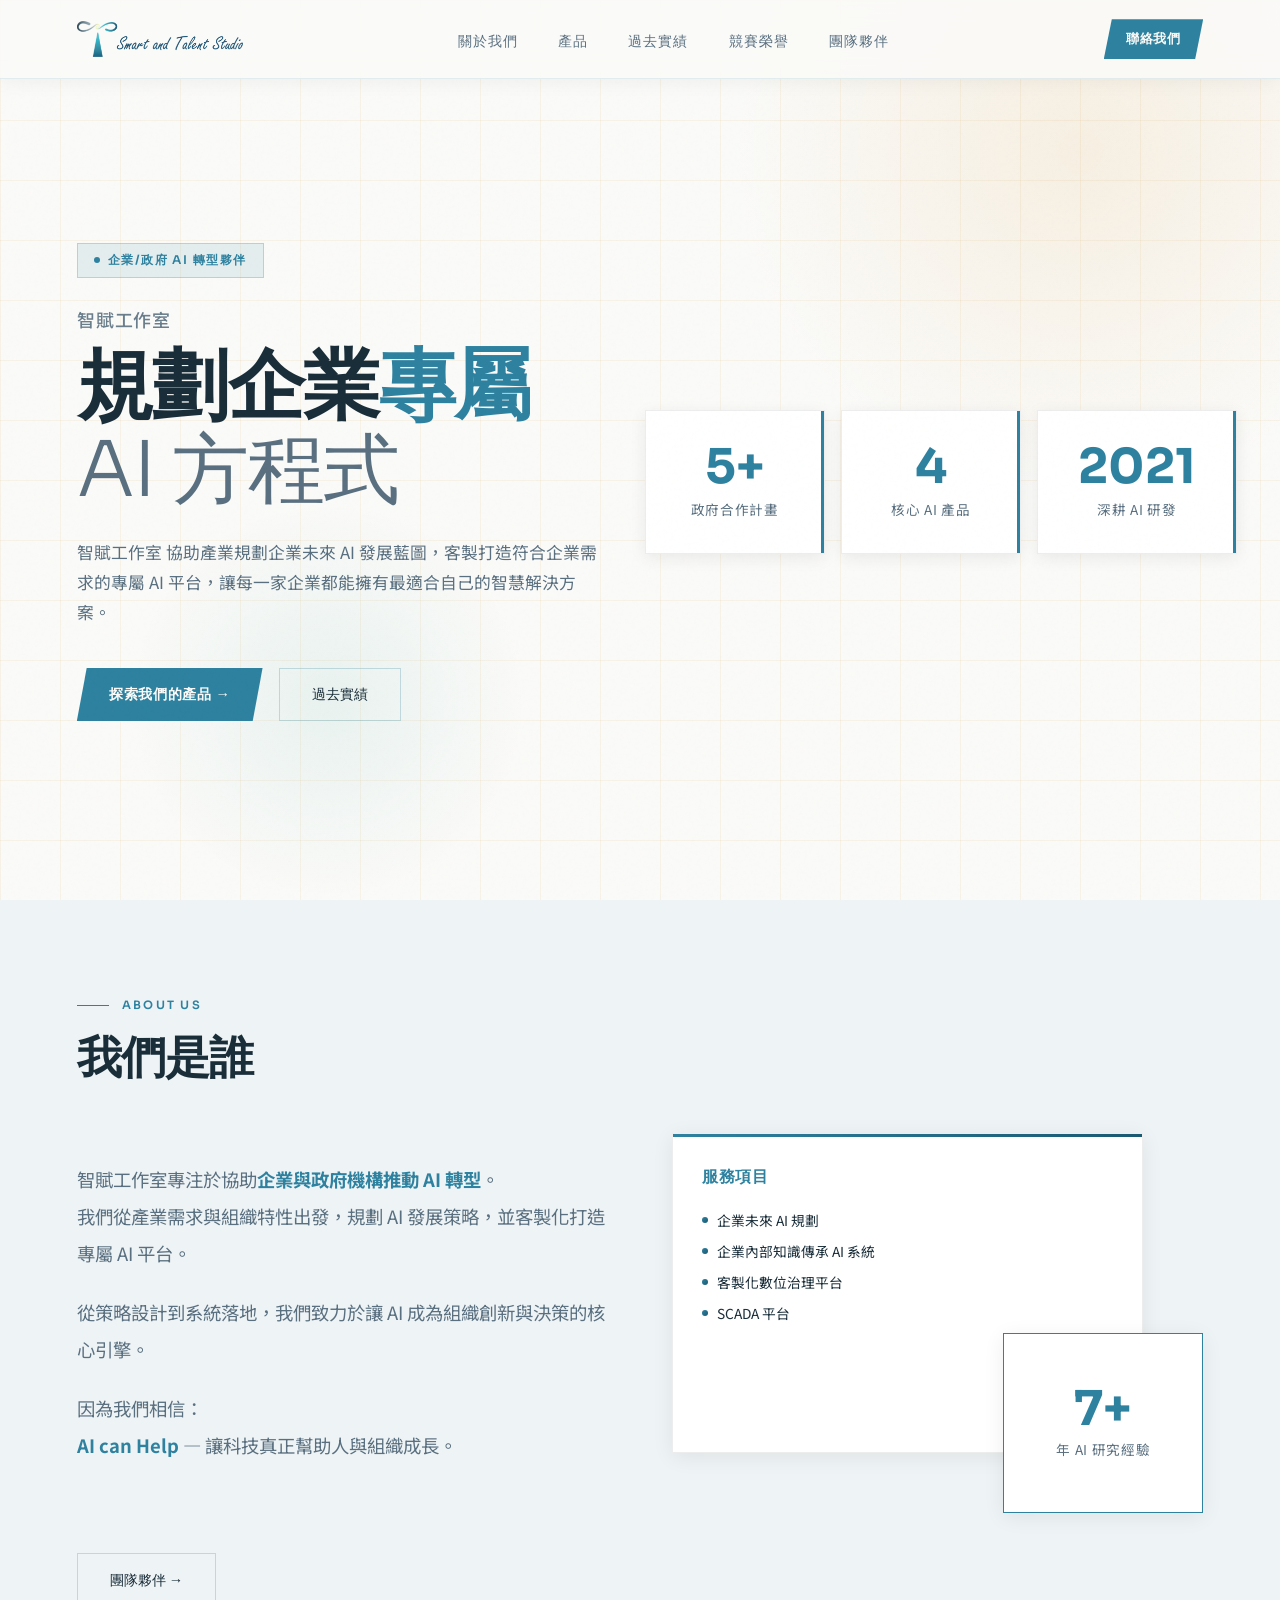
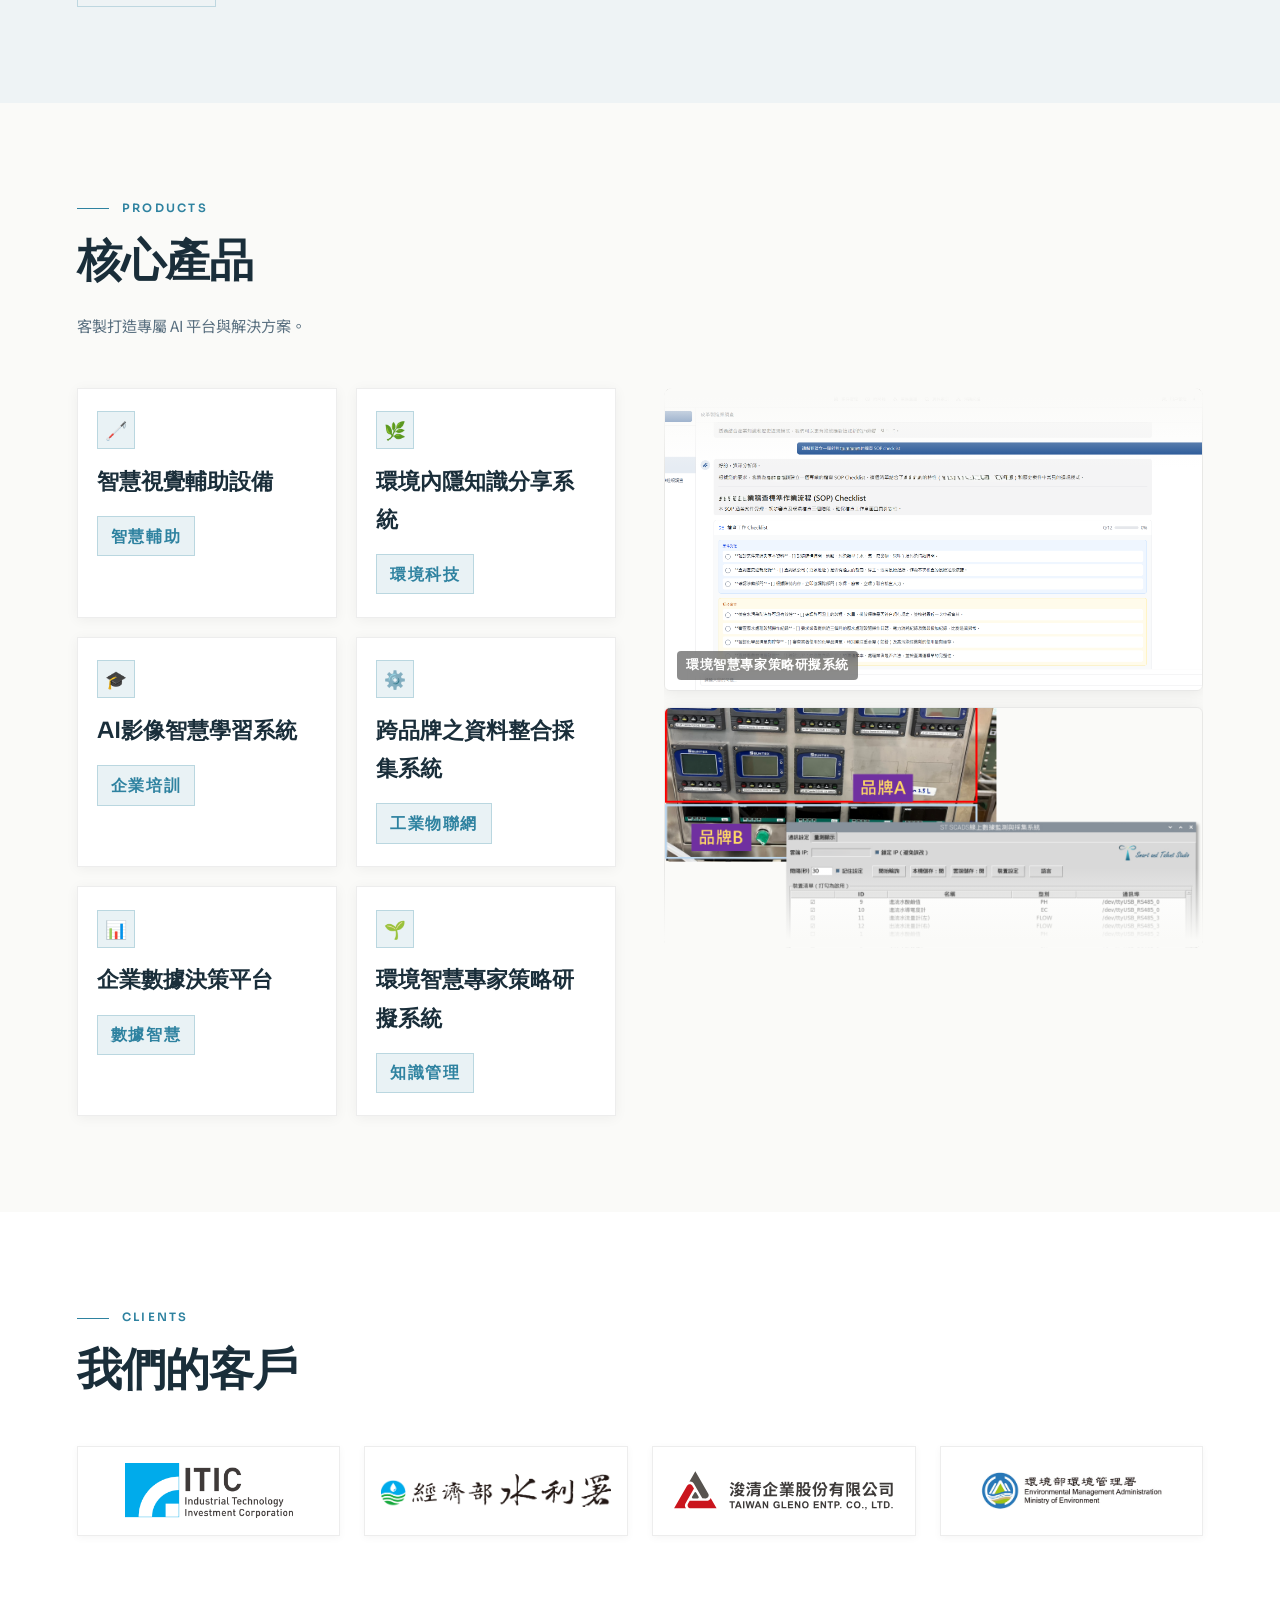
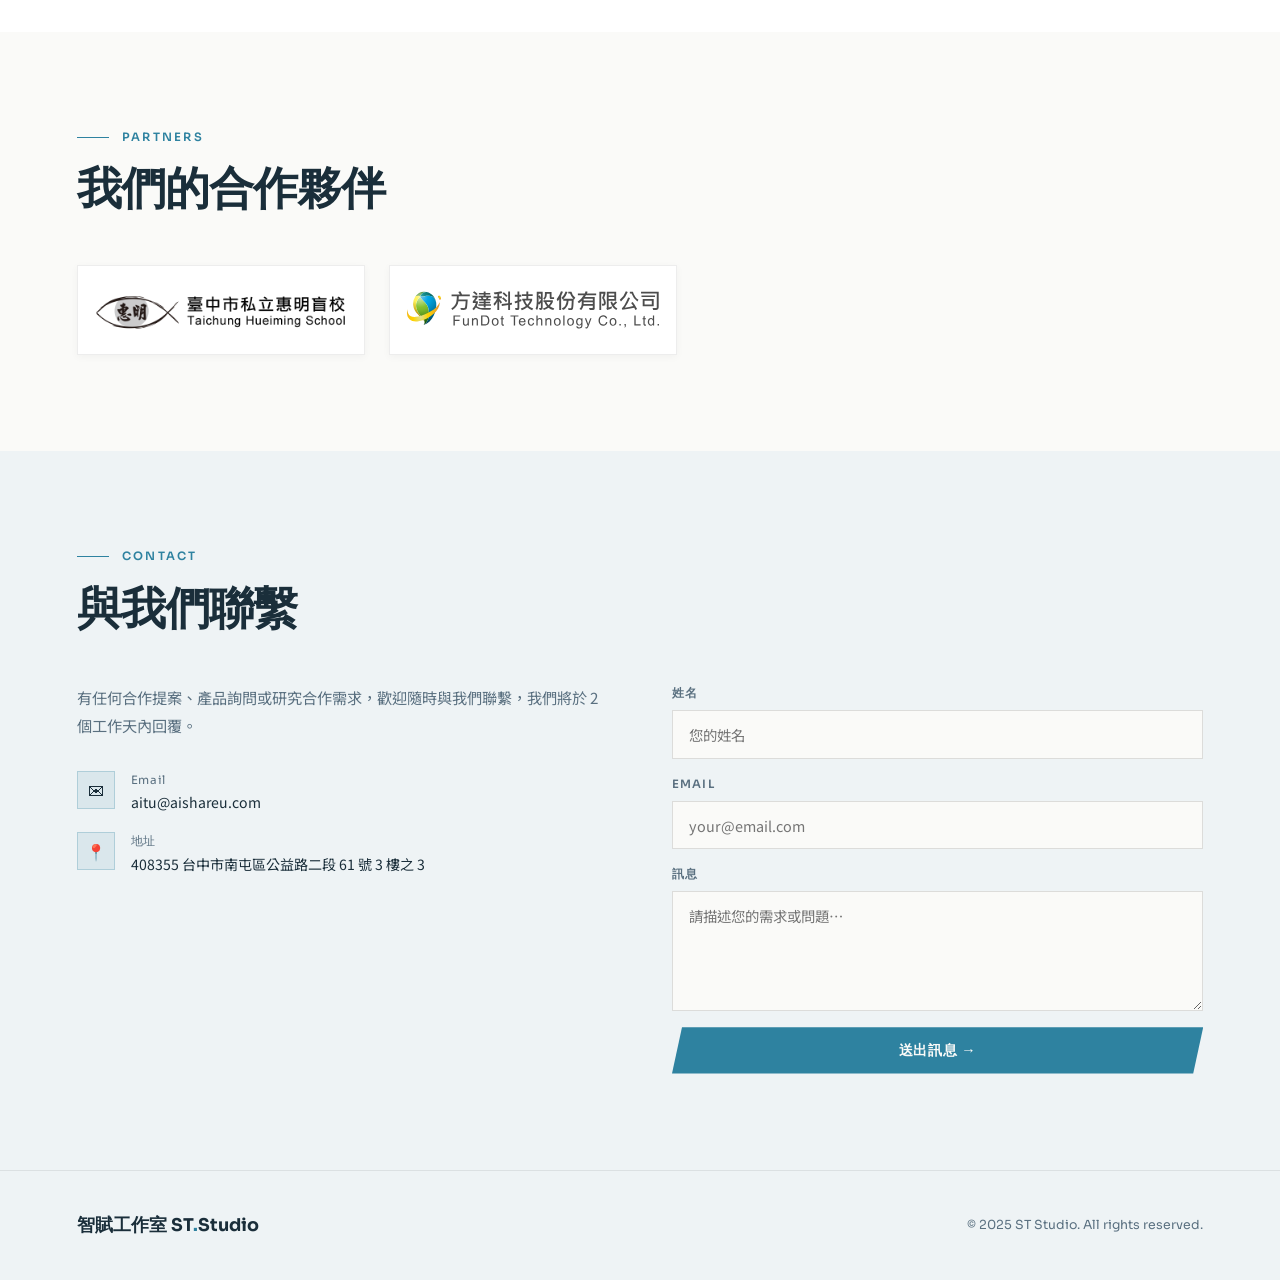
==== commit c0065a6a: "Add files via upload" ====
--- a/index.html
+++ b/index.html
@@ -86,6 +86,7 @@
   <div class="hero-content">
     <div class="hero-badge">企業/政府 AI 轉型夥伴</div>
     <h1>
+      <span class="h1-brand">智賦工作室</span>
       規劃企業<em>專屬</em><br>
       <span class="line2">AI 方程式</span>
     </h1>
--- a/style.css
+++ b/style.css
@@ -174,6 +174,16 @@
 }
 h1 em { font-style: normal; color: var(--amber); }
 h1 .line2 { color: var(--muted); font-weight: 300; }
+h1 .h1-brand {
+  display: block;
+  font-family: 'Noto Sans TC', sans-serif;
+  font-size: clamp(1rem, 1.4vw, 1.25rem);
+  font-weight: 500;
+  color: var(--muted);
+  letter-spacing: 0.05em;
+  margin-bottom: 0.9rem;
+  opacity: 0.9;
+}
 
 .hero-desc {
   font-size: 1.05rem;
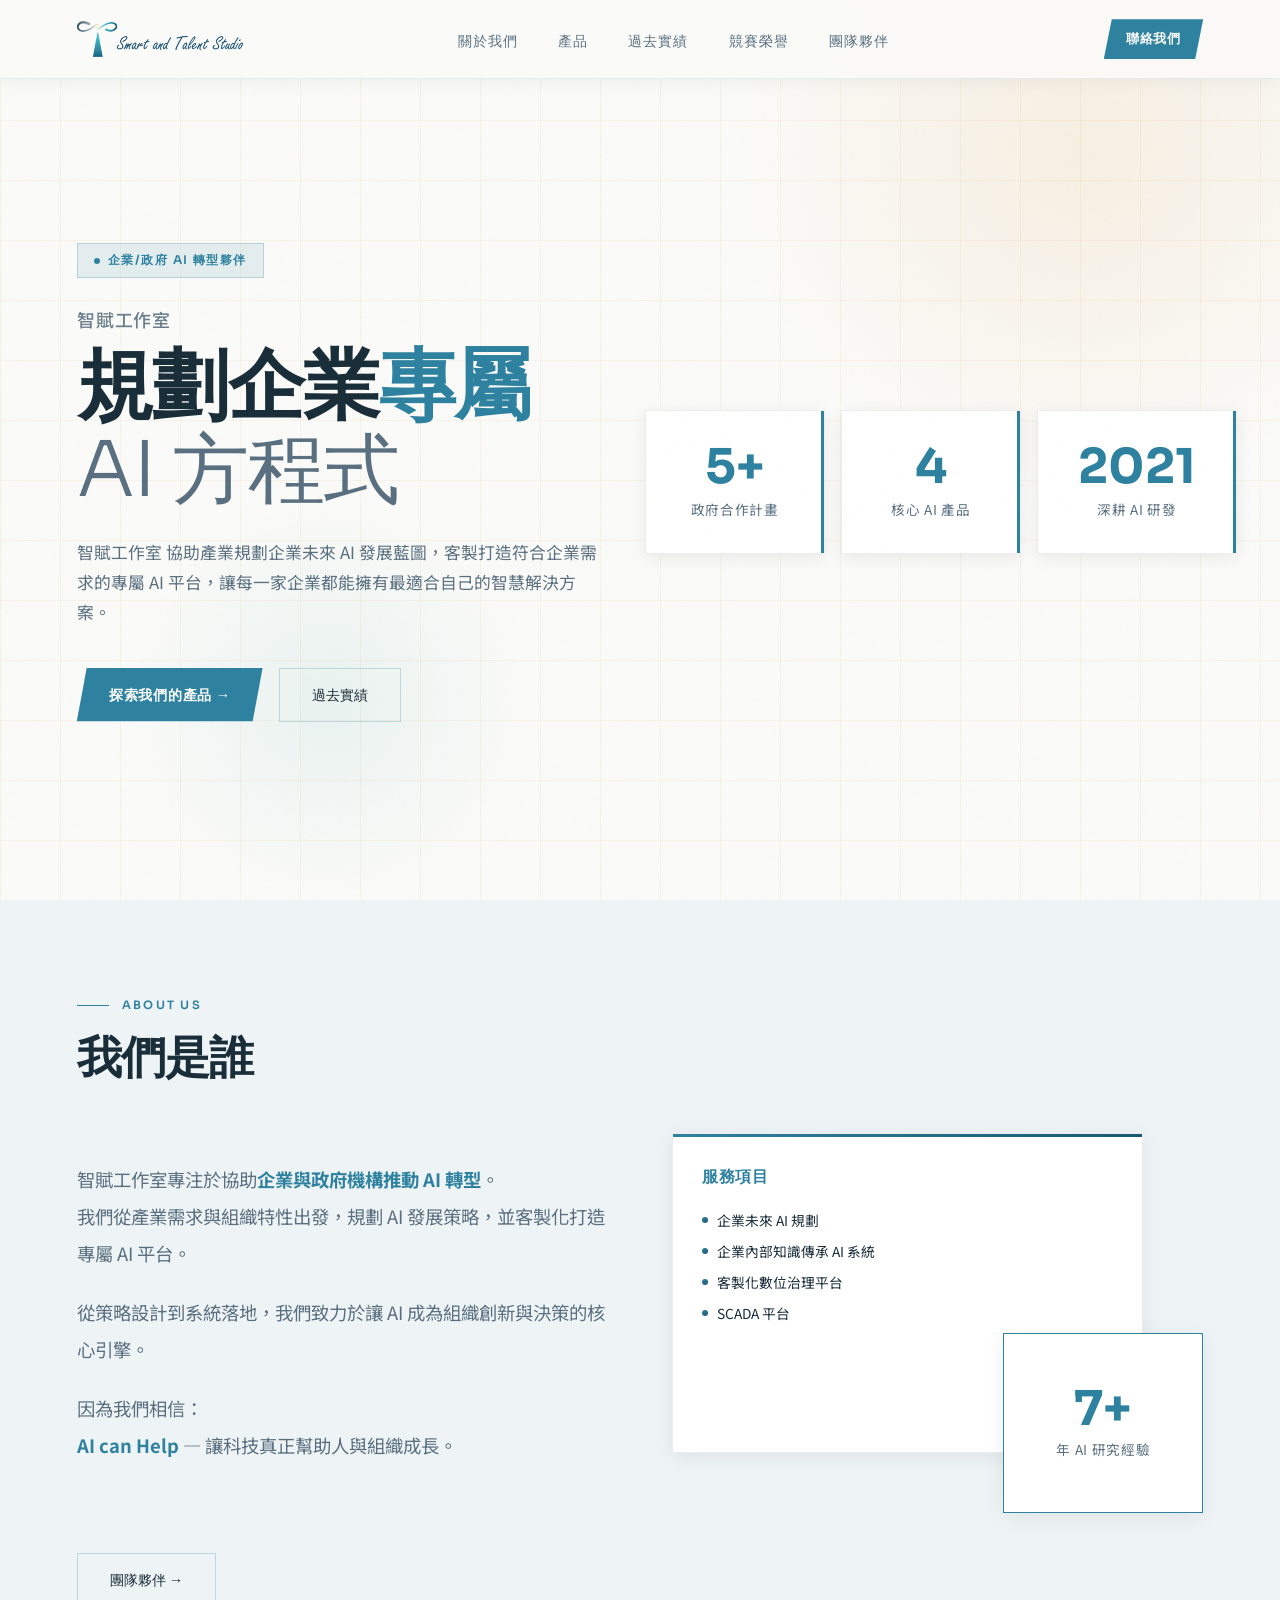
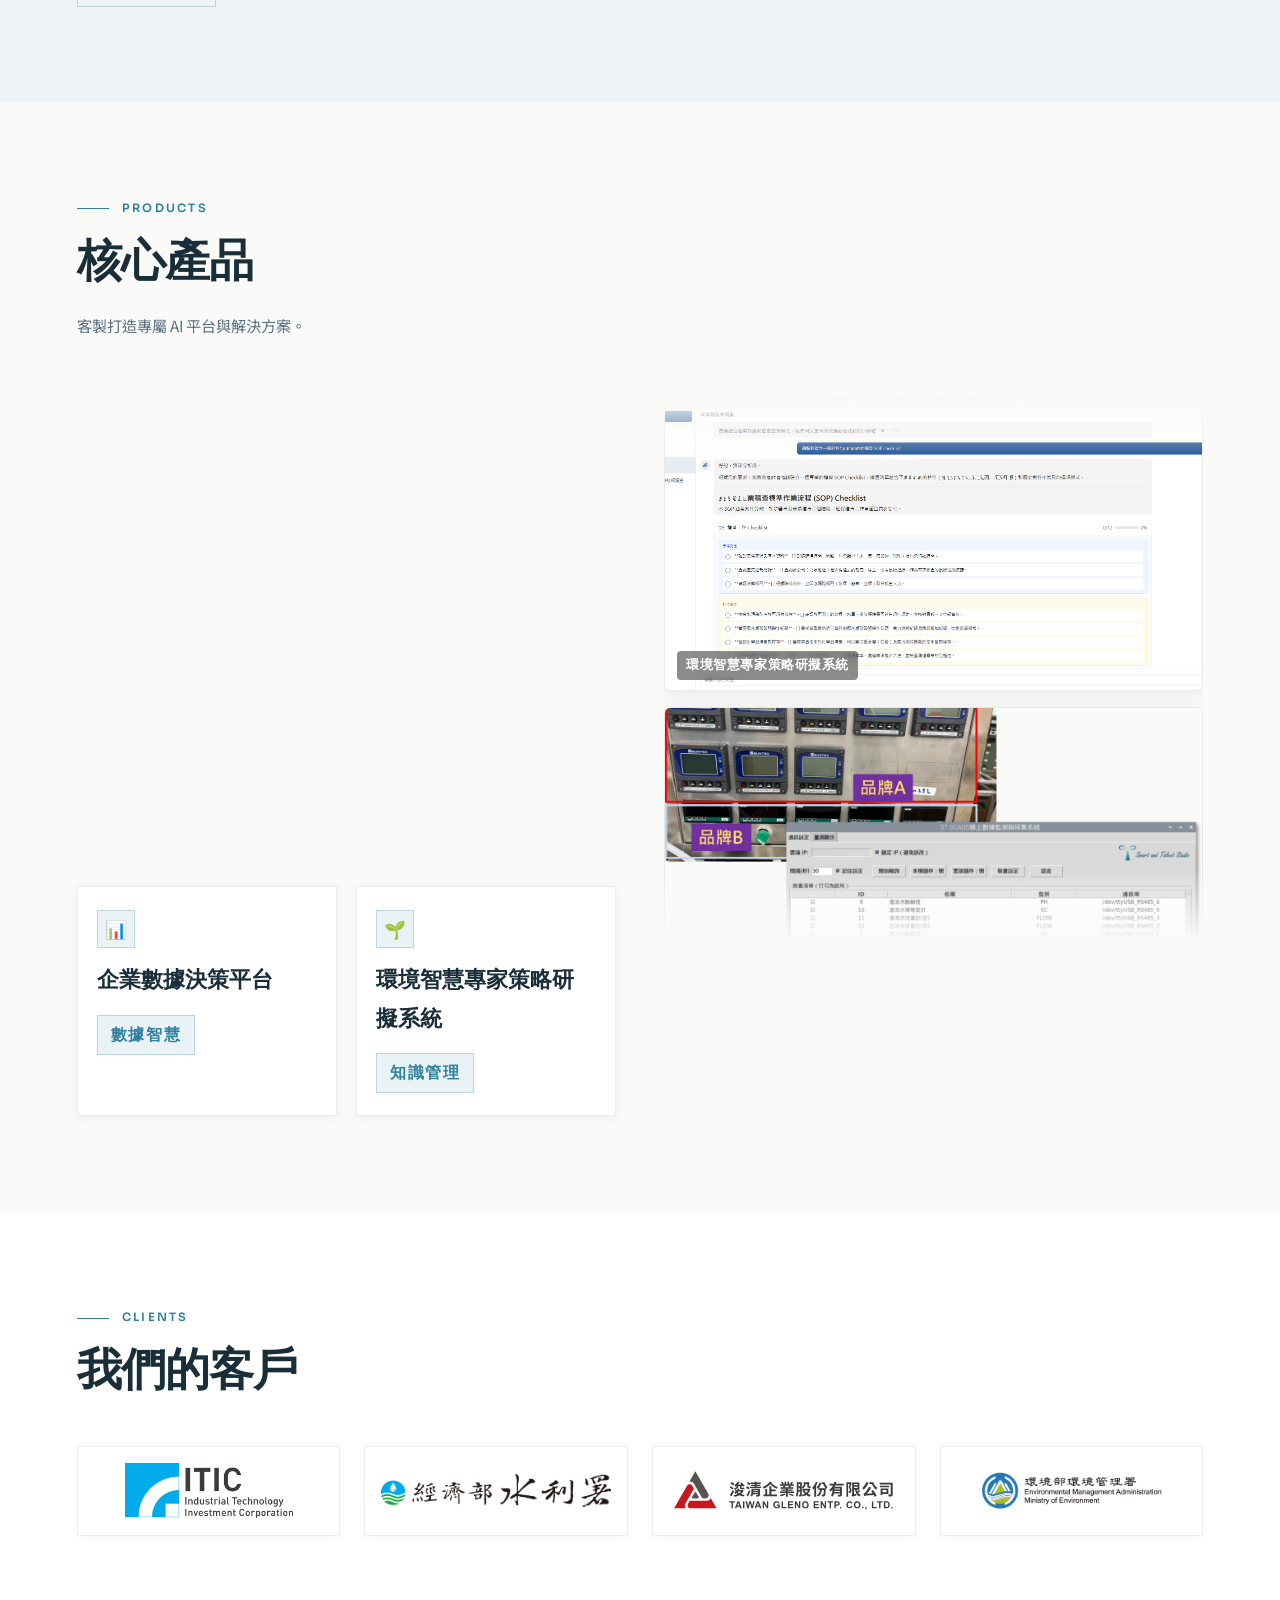
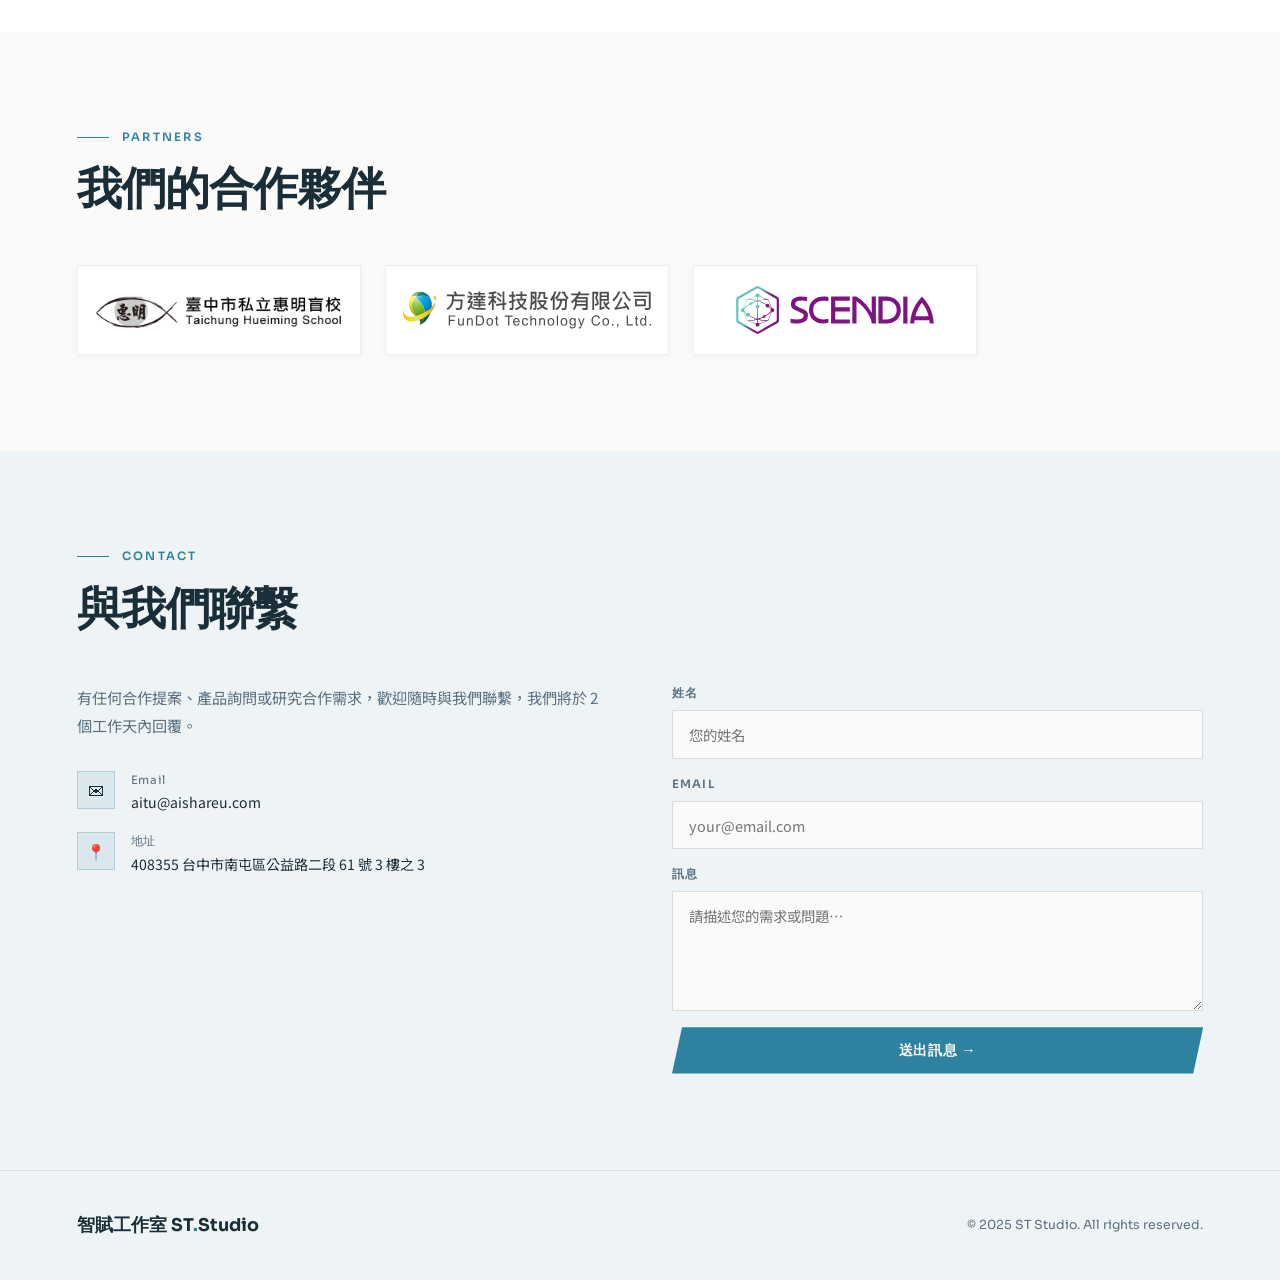
==== commit 46d26f11: "Add files via upload" ====
--- a/index.html
+++ b/index.html
@@ -275,12 +275,15 @@
   <div class="section-label">Partners</div>
   <h2 class="section-title">我們的合作夥伴</h2>
 
-  <div class="partners-strip reveal" style="grid-template-columns: repeat(2, 1fr); max-width: 600px;">
+  <div class="partners-strip reveal" style="grid-template-columns: repeat(3, 1fr); max-width: 900px;">
     <div class="partner-box">
       <img src="合作夥伴_惠明盲校.png" alt="惠明盲校">
     </div>
     <div class="partner-box">
       <img src="合作夥伴_方達.svg" alt="方達">
+    </div>
+    <div class="partner-box">
+      <img src="合作夥伴_晟景科技有限公司.svg" alt="晟景科技有限公司">
     </div>
   </div>
 </section>
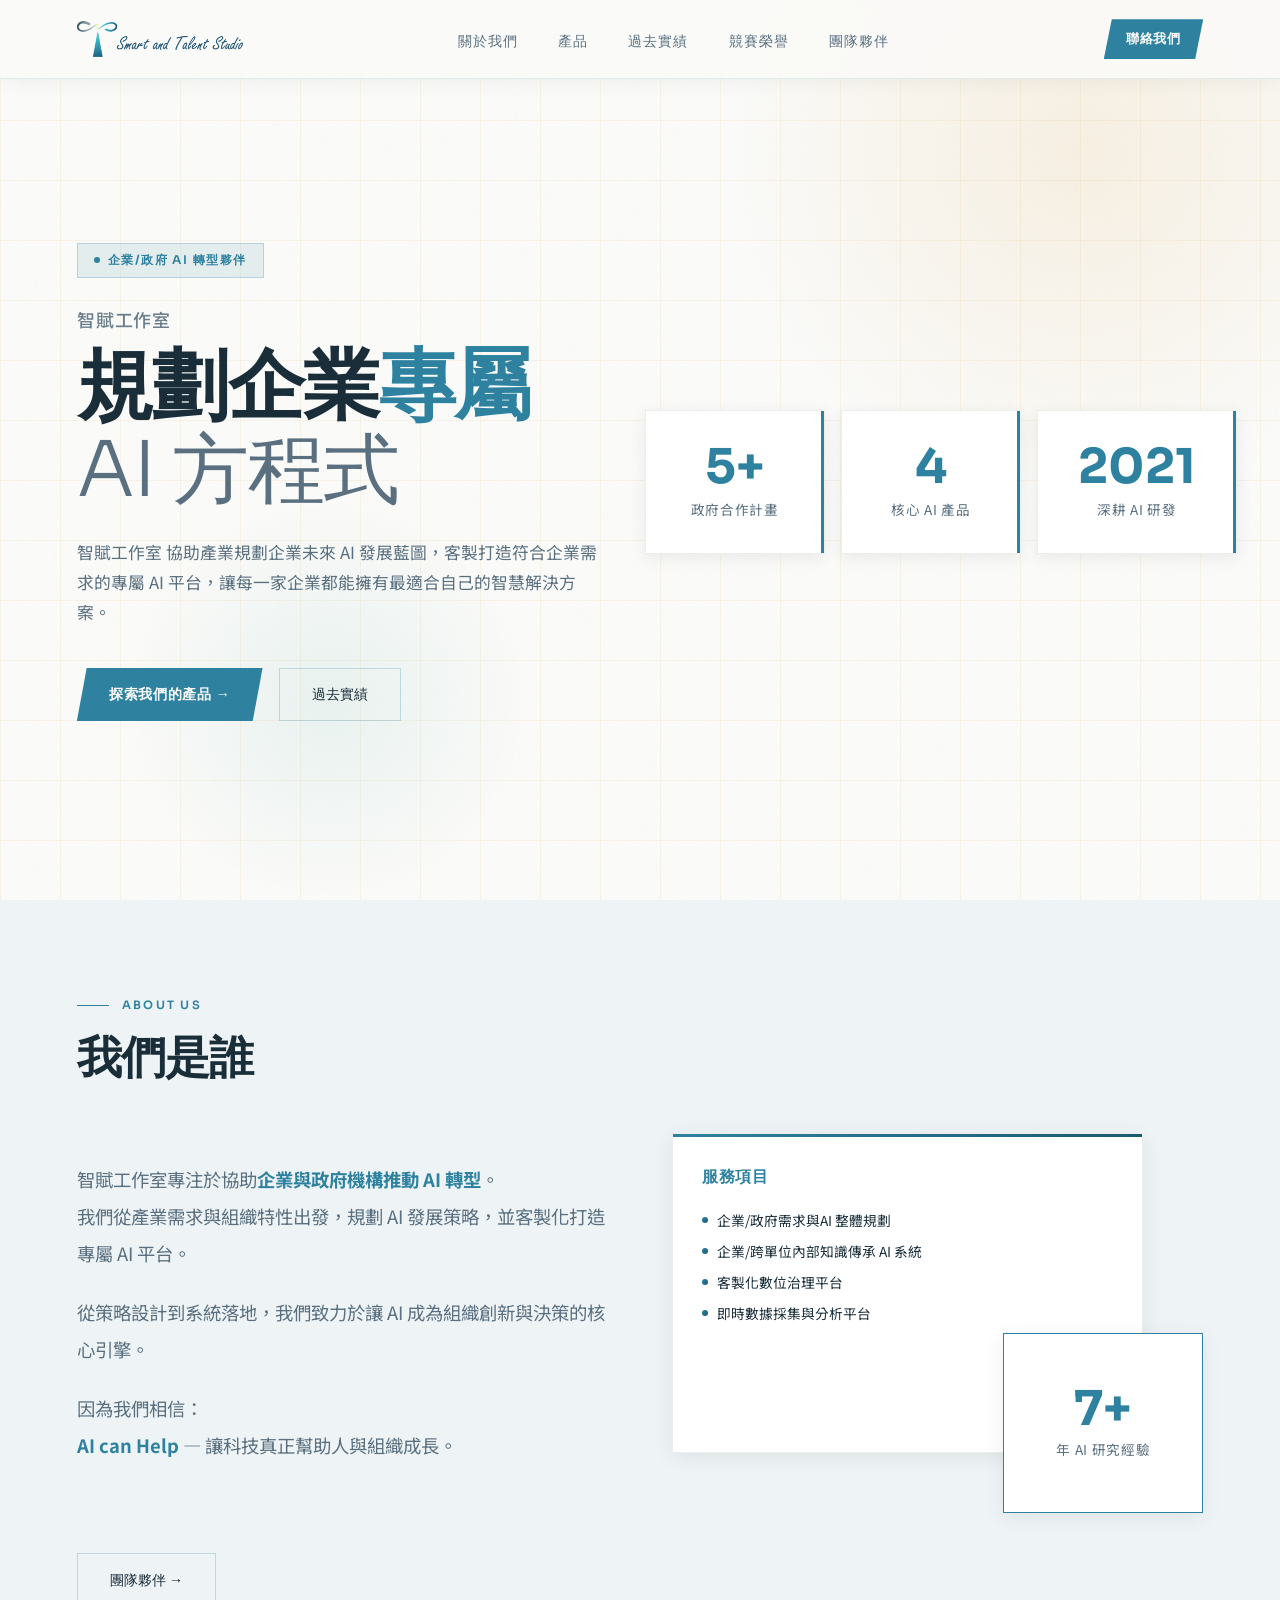
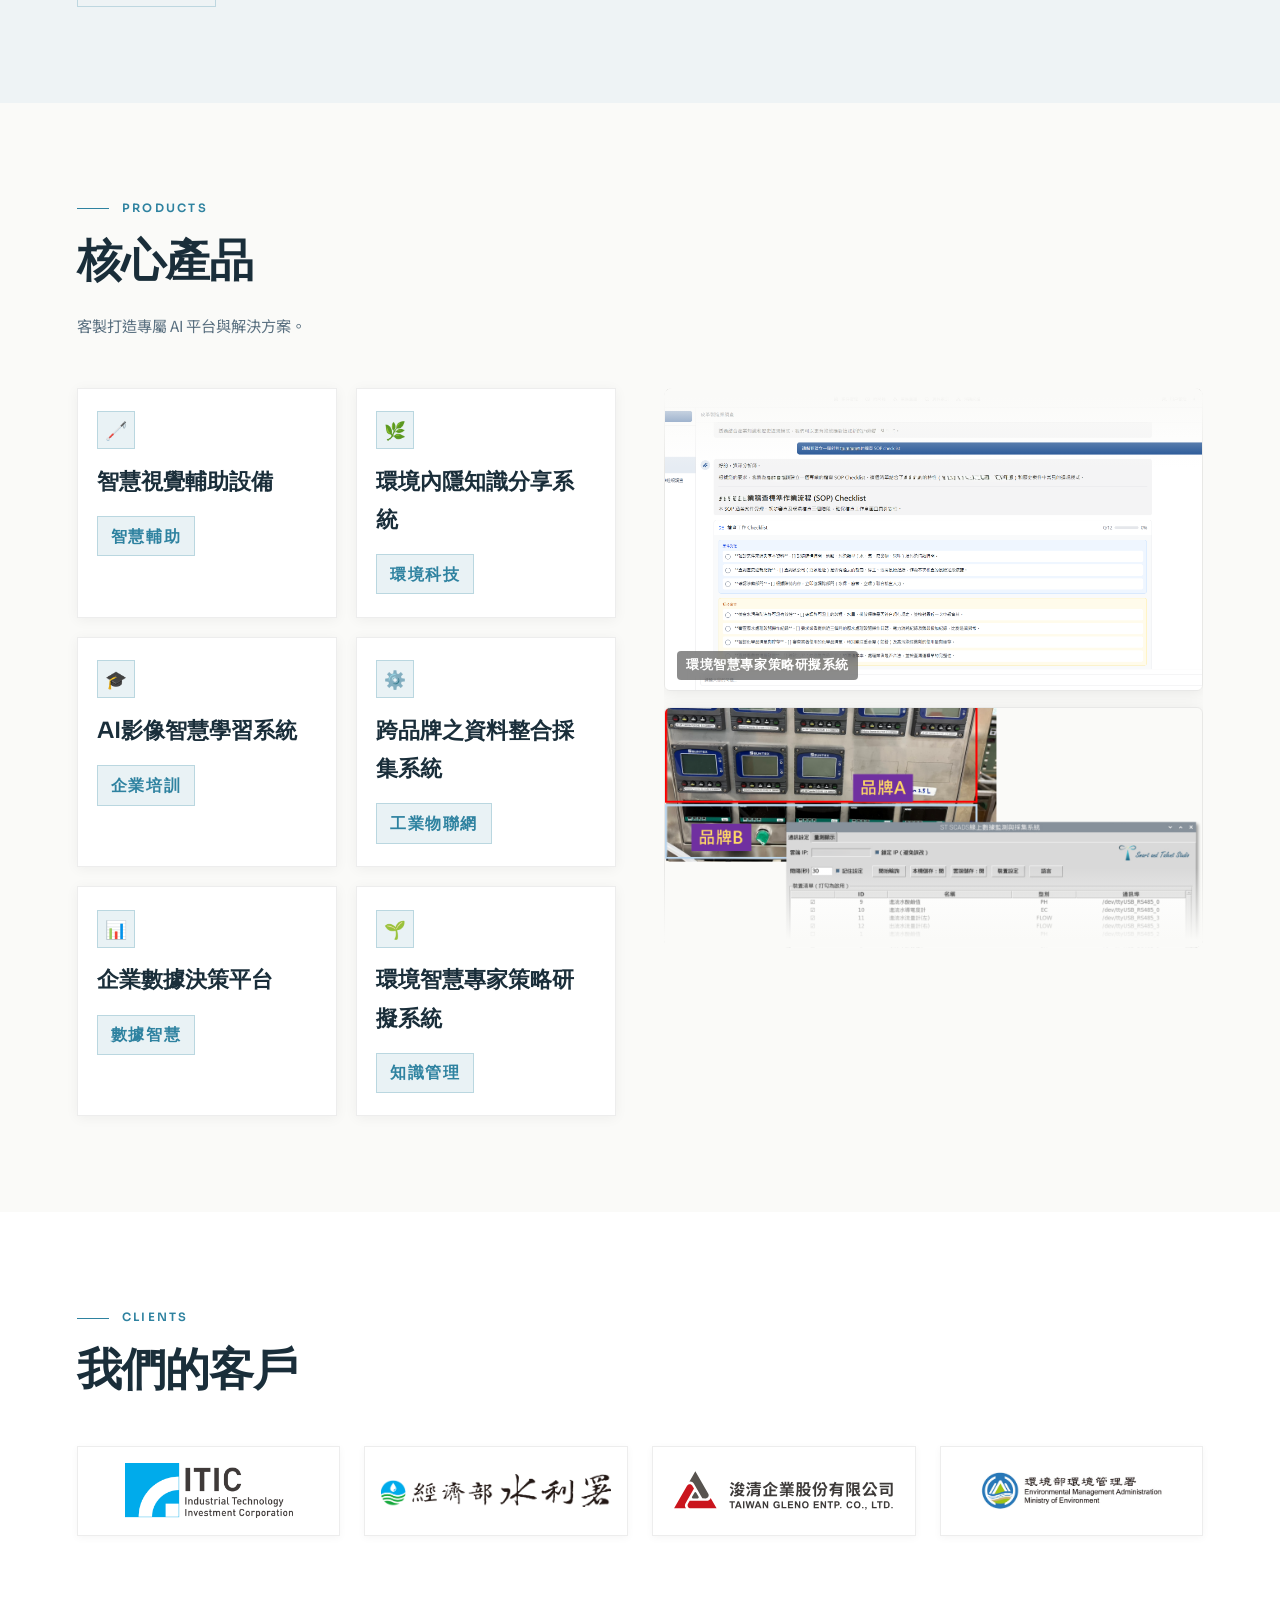
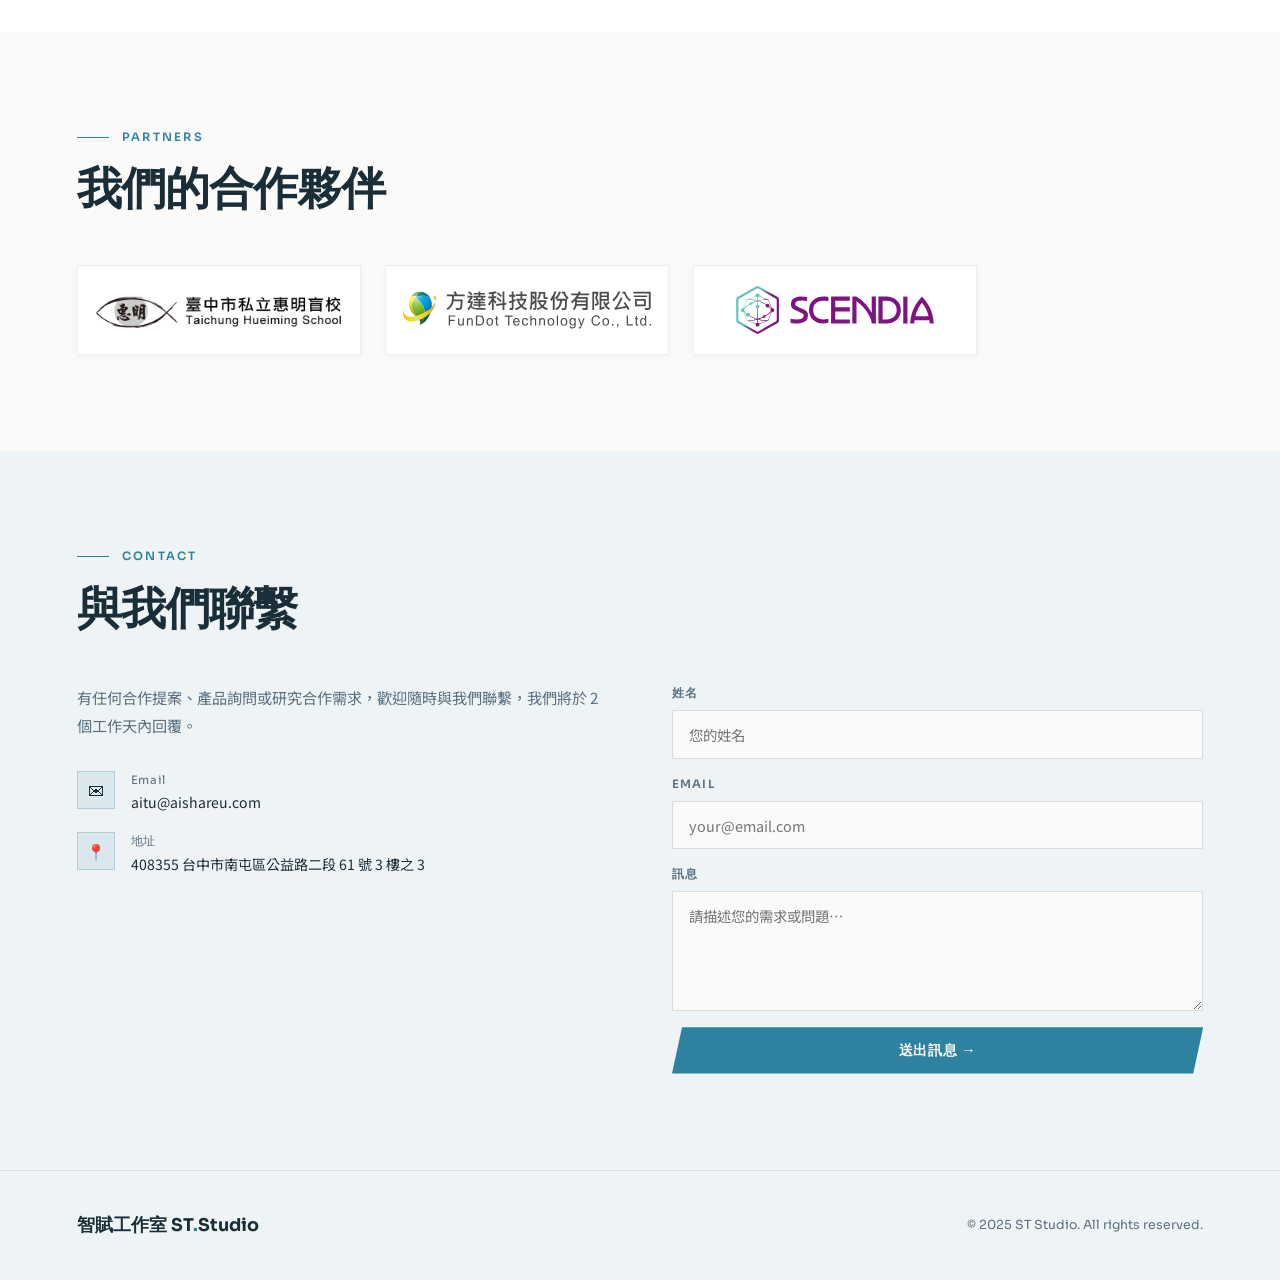
==== commit fd6cba99: "Update index.html" ====
--- a/index.html
+++ b/index.html
@@ -138,10 +138,10 @@
       <div class="about-box">
         <div class="about-box-title">服務項目</div>
         <div class="about-box-content">
-          <div class="about-tech-item">企業未來 AI 規劃</div>
-          <div class="about-tech-item">企業內部知識傳承 AI 系統</div>
+          <div class="about-tech-item">企業/政府需求與AI 整體規劃</div>
+          <div class="about-tech-item">企業/跨單位內部知識傳承 AI 系統</div>
           <div class="about-tech-item">客製化數位治理平台</div>
-          <div class="about-tech-item">SCADA 平台</div>
+          <div class="about-tech-item">即時數據採集與分析平台</div>
         </div>
       </div>
       <div class="about-box">
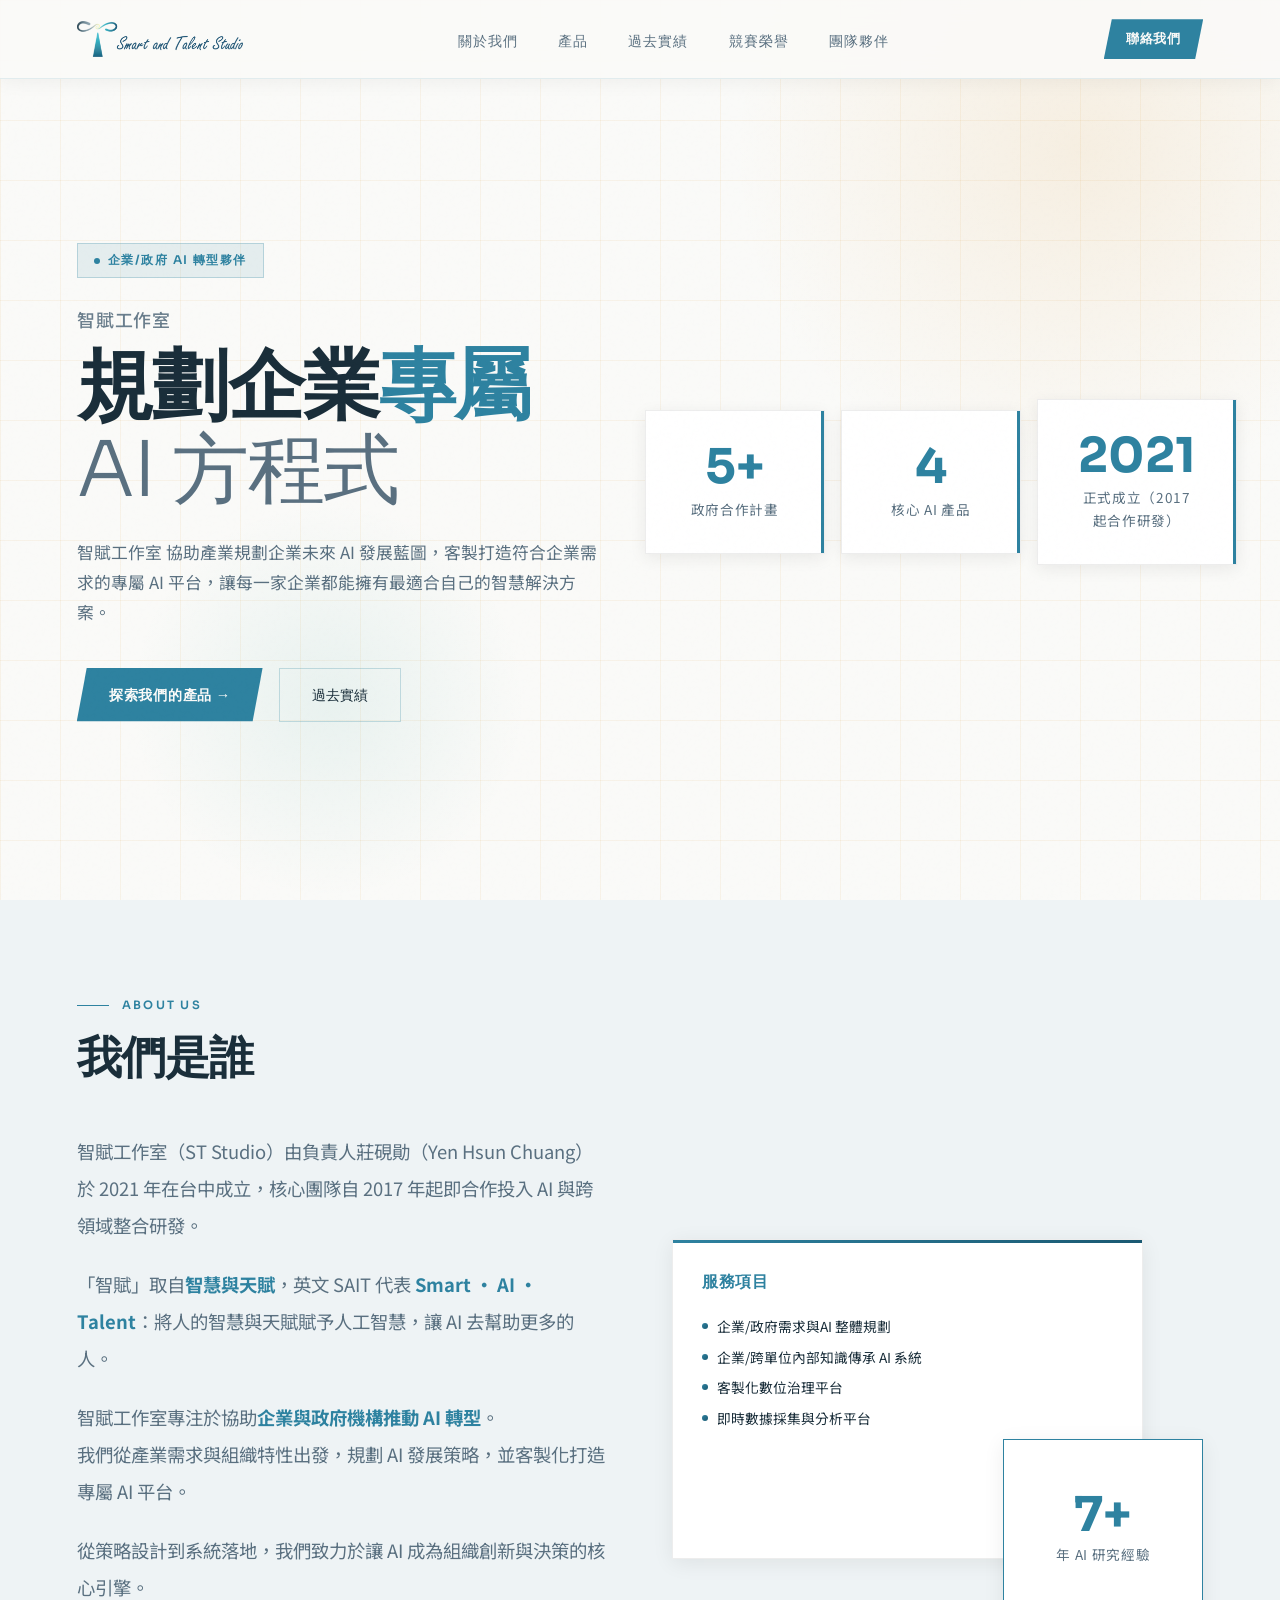
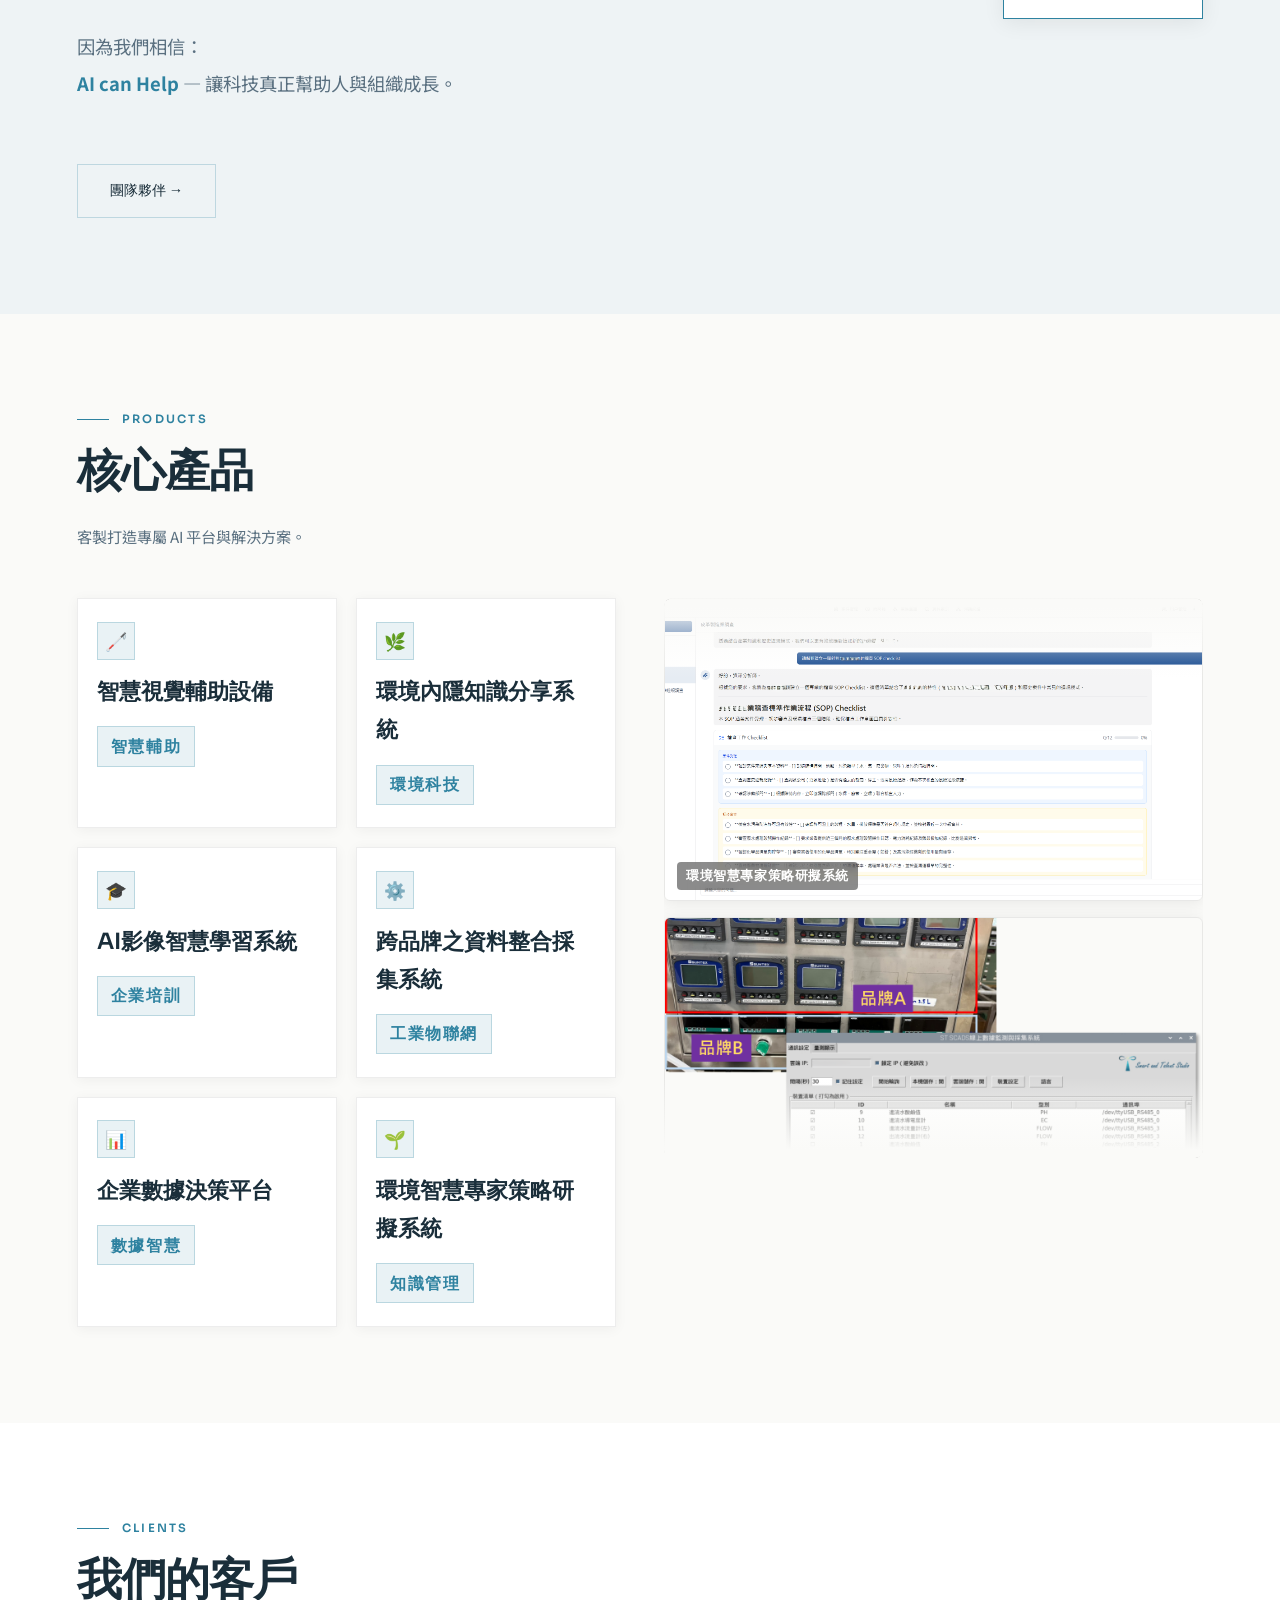
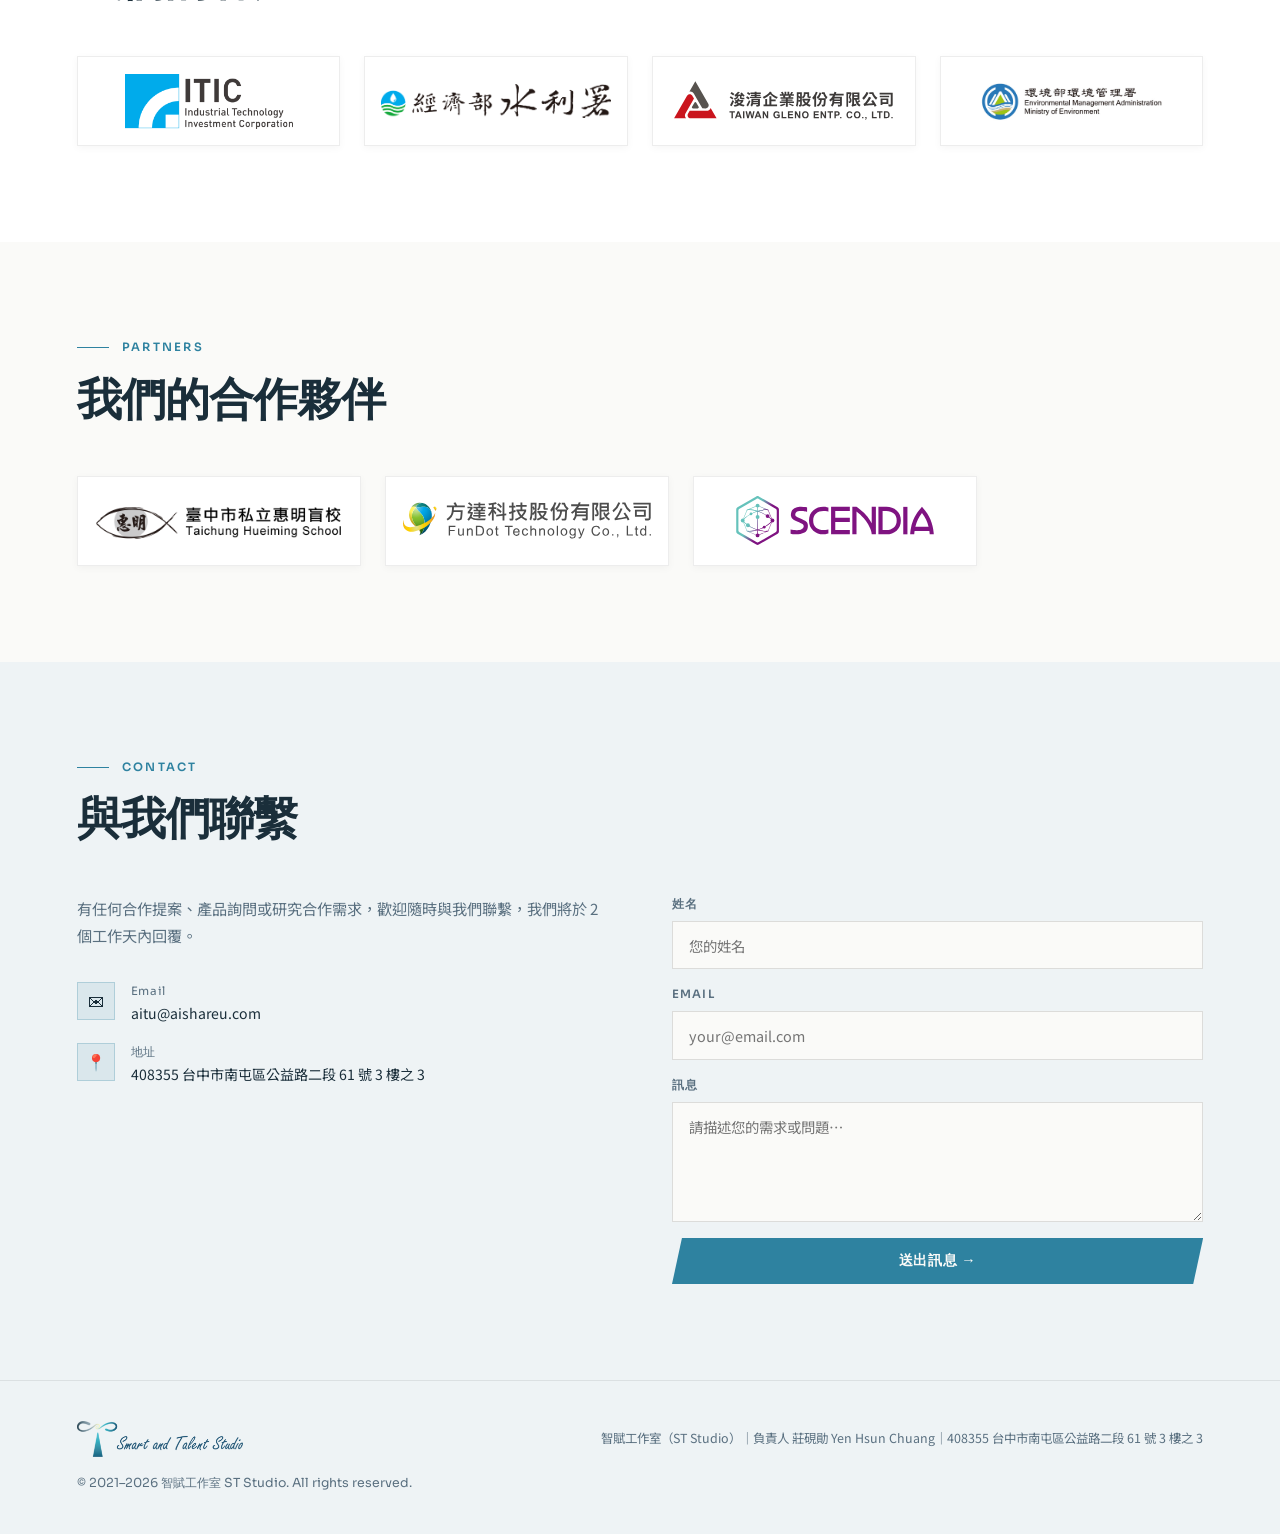
==== commit 750cc115: "Add files via upload" ====
--- a/index.html
+++ b/index.html
@@ -3,20 +3,20 @@
 <head>
 <meta charset="UTF-8">
 <meta name="viewport" content="width=device-width, initial-scale=1.0">
-<title>智賦工作室 ST Studio — 企業 AI 轉型夥伴</title>
+<title>智賦工作室 ST Studio｜企業 AI 轉型夥伴｜負責人 莊硯勛</title>
 <link rel="icon" type="image/png" href="ST_logo_HR.png">
 <link rel="apple-touch-icon" href="ST_logo_HR.png">
 
 <!-- SEO -->
-<meta name="description" content="智賦工作室（ST Studio）協助企業與政府規劃 AI 發展藍圖，客製開發專屬 AI 平台、知識管理系統、SCADA 平台與數位治理解決方案，深耕 AI 研發自 2017 年，位於台中市。">
-<meta name="keywords" content="AI轉型,企業AI,智賦工作室,ST Studio,知識管理,SCADA,生成式AI,數位治理,AI平台,企業AI轉型訪談,AI解決方案,企業數位轉型,AI研發,跨域AI應用">
+<meta name="description" content="智賦工作室（ST Studio）由莊硯勛（Yen Hsun Chuang）於 2021 年在台中成立，團隊自 2017 年起合作投入 AI 研發。協助企業與政府規劃 AI 發展藍圖，客製開發專屬 AI 平台、知識管理系統、SCADA 平台與數位治理解決方案。">
+<meta name="keywords" content="智賦工作室,ST Studio,莊硯勛,Yen Hsun Chuang,台中AI,AI轉型,企業AI,知識管理,SCADA,生成式AI,數位治理,AI平台,企業AI轉型訪談,AI解決方案,企業數位轉型,AI研發,跨域AI應用">
 <meta name="author" content="智賦工作室 ST Studio">
 <meta name="robots" content="index, follow">
 <link rel="canonical" href="https://www.sait-studio.com/">
 
 <!-- Open Graph -->
 <meta property="og:type" content="website">
-<meta property="og:title" content="智賦工作室 ST Studio — 企業 AI 轉型夥伴">
+<meta property="og:title" content="智賦工作室 ST Studio｜企業 AI 轉型夥伴｜負責人 莊硯勛">
 <meta property="og:description" content="協助企業與政府規劃 AI 發展藍圖，客製開發專屬 AI 平台與數位治理解決方案。">
 <meta property="og:image" content="https://www.sait-studio.com/橫式LOGO.png">
 <meta property="og:url" content="https://www.sait-studio.com/">
@@ -24,7 +24,7 @@
 
 <!-- Twitter Card -->
 <meta name="twitter:card" content="summary_large_image">
-<meta name="twitter:title" content="智賦工作室 ST Studio — 企業 AI 轉型夥伴">
+<meta name="twitter:title" content="智賦工作室 ST Studio｜企業 AI 轉型夥伴｜負責人 莊硯勛">
 <meta name="twitter:description" content="協助企業與政府規劃 AI 發展藍圖，客製開發專屬 AI 平台與數位治理解決方案。">
 <meta name="twitter:image" content="https://www.sait-studio.com/橫式LOGO.png">
 
@@ -32,10 +32,26 @@
 <script type="application/ld+json">
 {
   "@context": "https://schema.org",
-  "@type": "Organization",
-  "name": "智賦工作室 ST Studio",
-  "alternateName": "ST Studio",
+  "@type": "ProfessionalService",
+  "@id": "https://www.sait-studio.com/#organization",
+  "name": "智賦工作室",
+  "alternateName": ["ST Studio", "智賦工作室 ST Studio", "SAIT Studio"],
   "url": "https://www.sait-studio.com/",
+  "hasMap": "https://maps.google.com/?cid=10139981351516531156",
+  "sameAs": ["https://maps.google.com/?cid=10139981351516531156"],
+  "foundingDate": "2021",
+  "foundingLocation": "台中市",
+  "slogan": "SAIT — Smart · AI · Talent：將人的智慧與天賦賦予 AI，幫助更多的人",
+  "founder": {
+    "@type": "Person",
+    "@id": "https://www.sait-studio.com/team.html#chuang",
+    "name": "莊硯勛",
+    "alternateName": "Yen Hsun Chuang",
+    "jobTitle": "負責人",
+    "sameAs": ["https://www.linkedin.com/in/yen-hsun-chuang-7b25bb202/", "https://scholar.google.com/citations?user=IdzRp8IAAAAJ", "https://wrs.nstc.gov.tw/modules/talentSearch/talentSearch.do?action=initBasic&rsNo=6025b5282e704174ac4482a18ff120bb&LANG=chi"],
+    "affiliation": { "@type": "CollegeOrUniversity", "name": "中國文化大學" },
+    "url": "https://www.sait-studio.com/team.html"
+  },
   "logo": "https://www.sait-studio.com/橫式LOGO.png",
   "description": "協助企業與政府規劃 AI 發展藍圖，客製開發專屬 AI 平台與數位治理解決方案。",
   "address": {
@@ -55,7 +71,7 @@
 
 <link rel="preconnect" href="https://fonts.googleapis.com">
 <link href="https://fonts.googleapis.com/css2?family=Sora:wght@300;400;600;700&family=Noto+Sans+TC:wght@300;400;500;700&display=swap" rel="stylesheet">
-<link rel="stylesheet" href="style.css?v=2">
+<link rel="stylesheet" href="style.css?v=4">
 </head>
 <body>
 
@@ -110,7 +126,7 @@
     </div>
     <div class="stat-card">
       <div class="stat-number">2021</div>
-      <div class="stat-label">深耕 AI 研發</div>
+      <div class="stat-label">正式成立（2017 起合作研發）</div>
     </div>
   </div>
 </section>
@@ -122,6 +138,12 @@
 
   <div class="about-grid">
     <div class="about-text reveal">
+      <p>
+        智賦工作室（ST Studio）由負責人莊硯勛（Yen Hsun Chuang）於 2021 年在台中成立，核心團隊自 2017 年起即合作投入 AI 與跨領域整合研發。
+      </p>
+      <p>
+        「智賦」取自<strong style="color:var(--amber)">智慧與天賦</strong>，英文 SAIT 代表 <strong style="color:var(--amber)">Smart · AI · Talent</strong>：將人的智慧與天賦賦予人工智慧，讓 AI 去幫助更多的人。
+      </p>
       <p>
         智賦工作室專注於協助<strong style="color:var(--amber)">企業與政府機構推動 AI 轉型</strong>。<br>
         我們從產業需求與組織特性出發，規劃 AI 發展策略，並客製化打造專屬 AI 平台。
@@ -334,8 +356,9 @@
 
 <!-- FOOTER -->
 <footer>
-  <div class="footer-logo">智賦工作室 ST<span>.</span>Studio</div>
-  <div class="footer-copy">© 2025 ST Studio. All rights reserved.</div>
+  <div class="footer-logo"><a href="index.html"><img src="橫式LOGO.png" alt="智賦工作室 ST Studio"></a></div>
+  <div class="footer-info">智賦工作室（ST Studio）｜負責人 莊硯勛 Yen Hsun Chuang｜408355 台中市南屯區公益路二段 61 號 3 樓之 3</div>
+  <div class="footer-copy">© 2021–2026 智賦工作室 ST Studio. All rights reserved.</div>
 </footer>
 
 <!-- LIGHTBOX -->
--- a/style.css
+++ b/style.css
@@ -1123,6 +1123,13 @@
   color: var(--text);
 }
 .footer-logo span { color: var(--amber); }
+.footer-logo a { display: block; line-height: 0; }
+.footer-logo img { height: 36px; width: auto; display: block; }
+.footer-info {
+  font-size: 0.78rem;
+  color: var(--muted);
+}
+h2.member-name { margin-top: 0; }
 .footer-copy {
   font-size: 0.78rem;
   color: var(--muted);
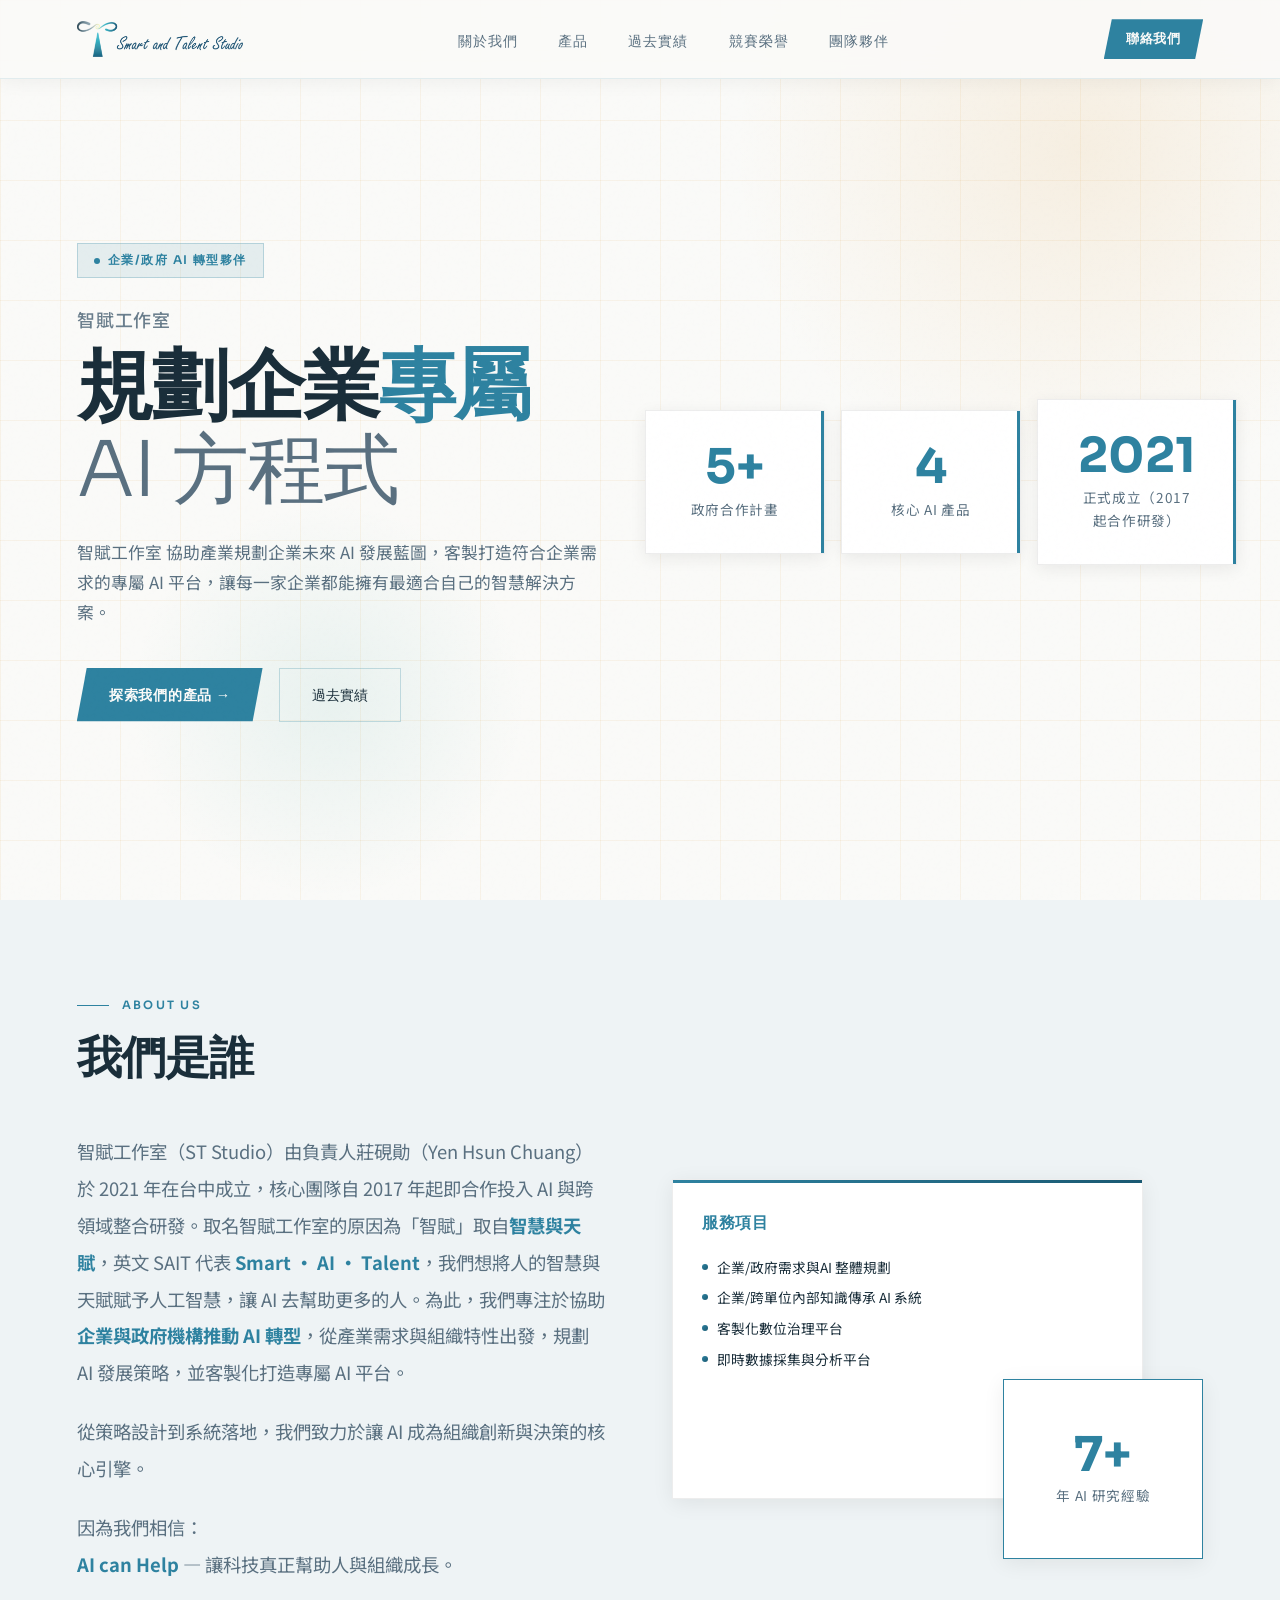
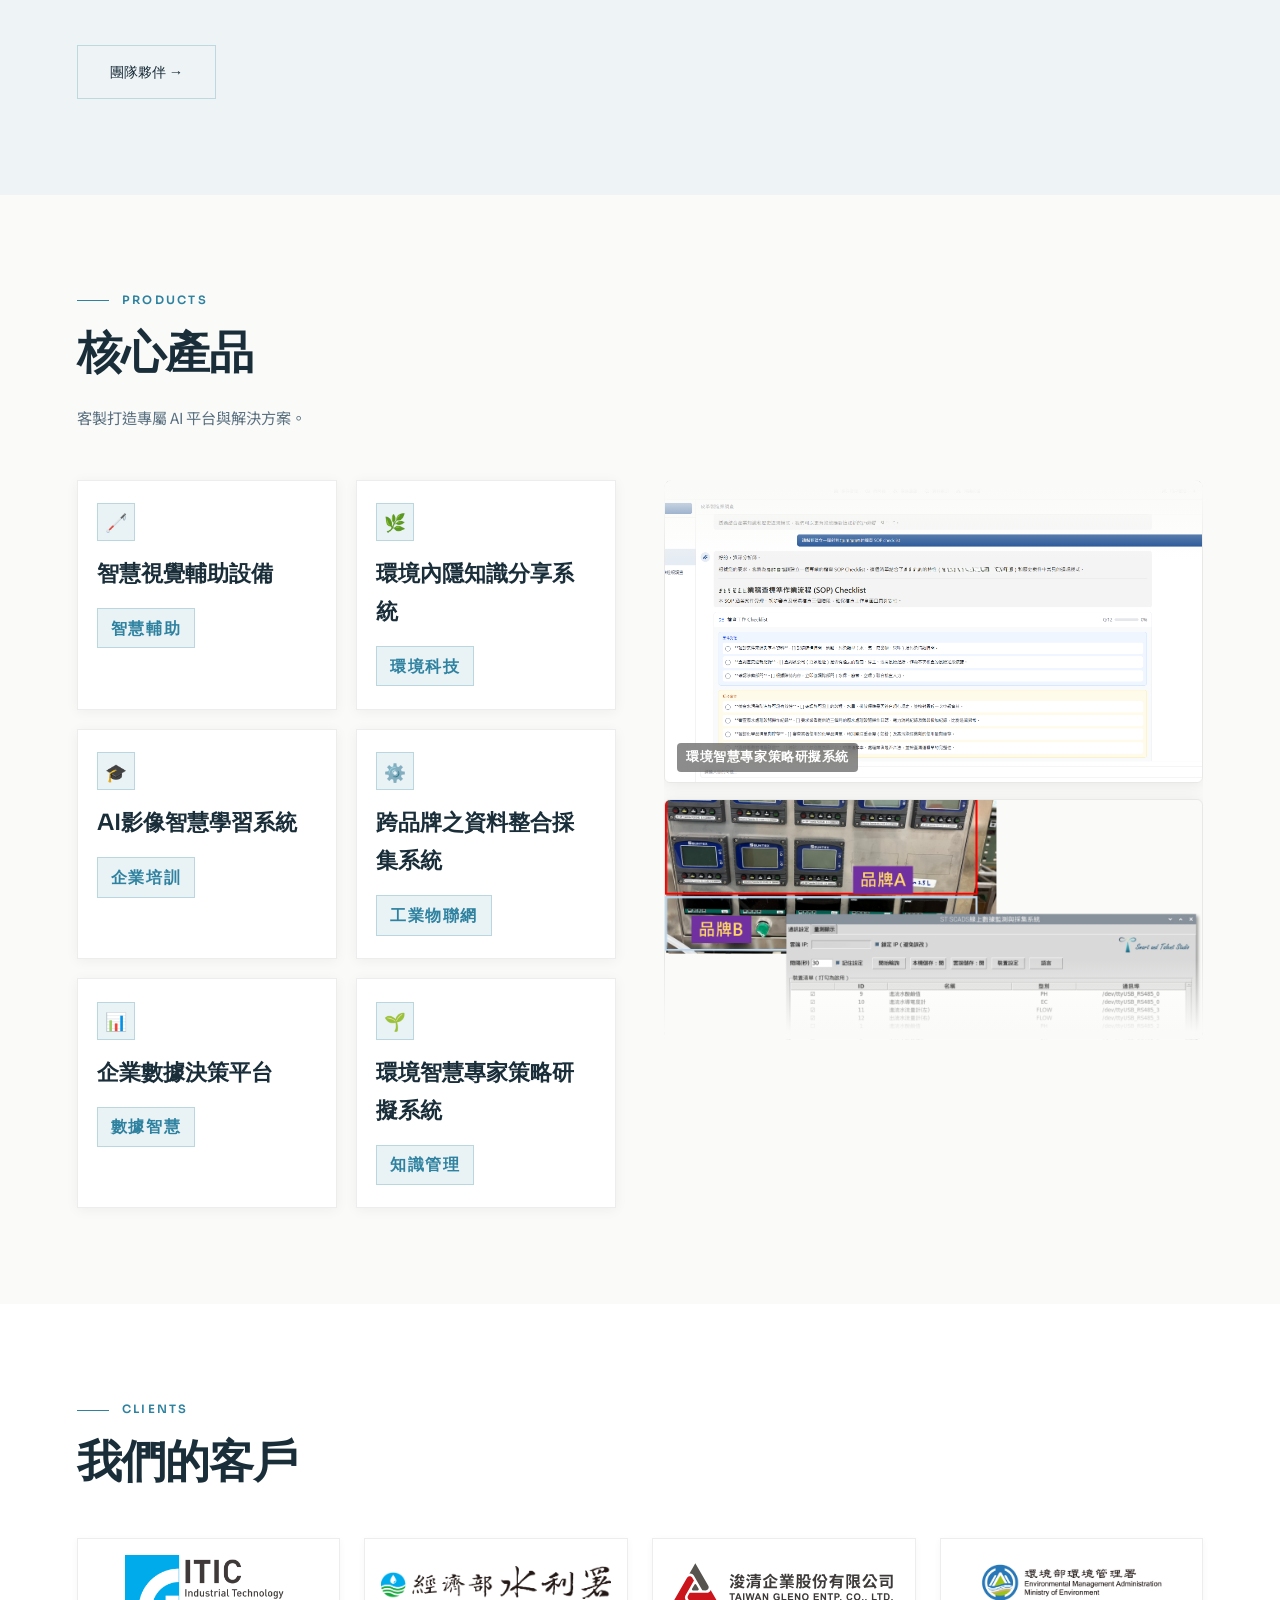
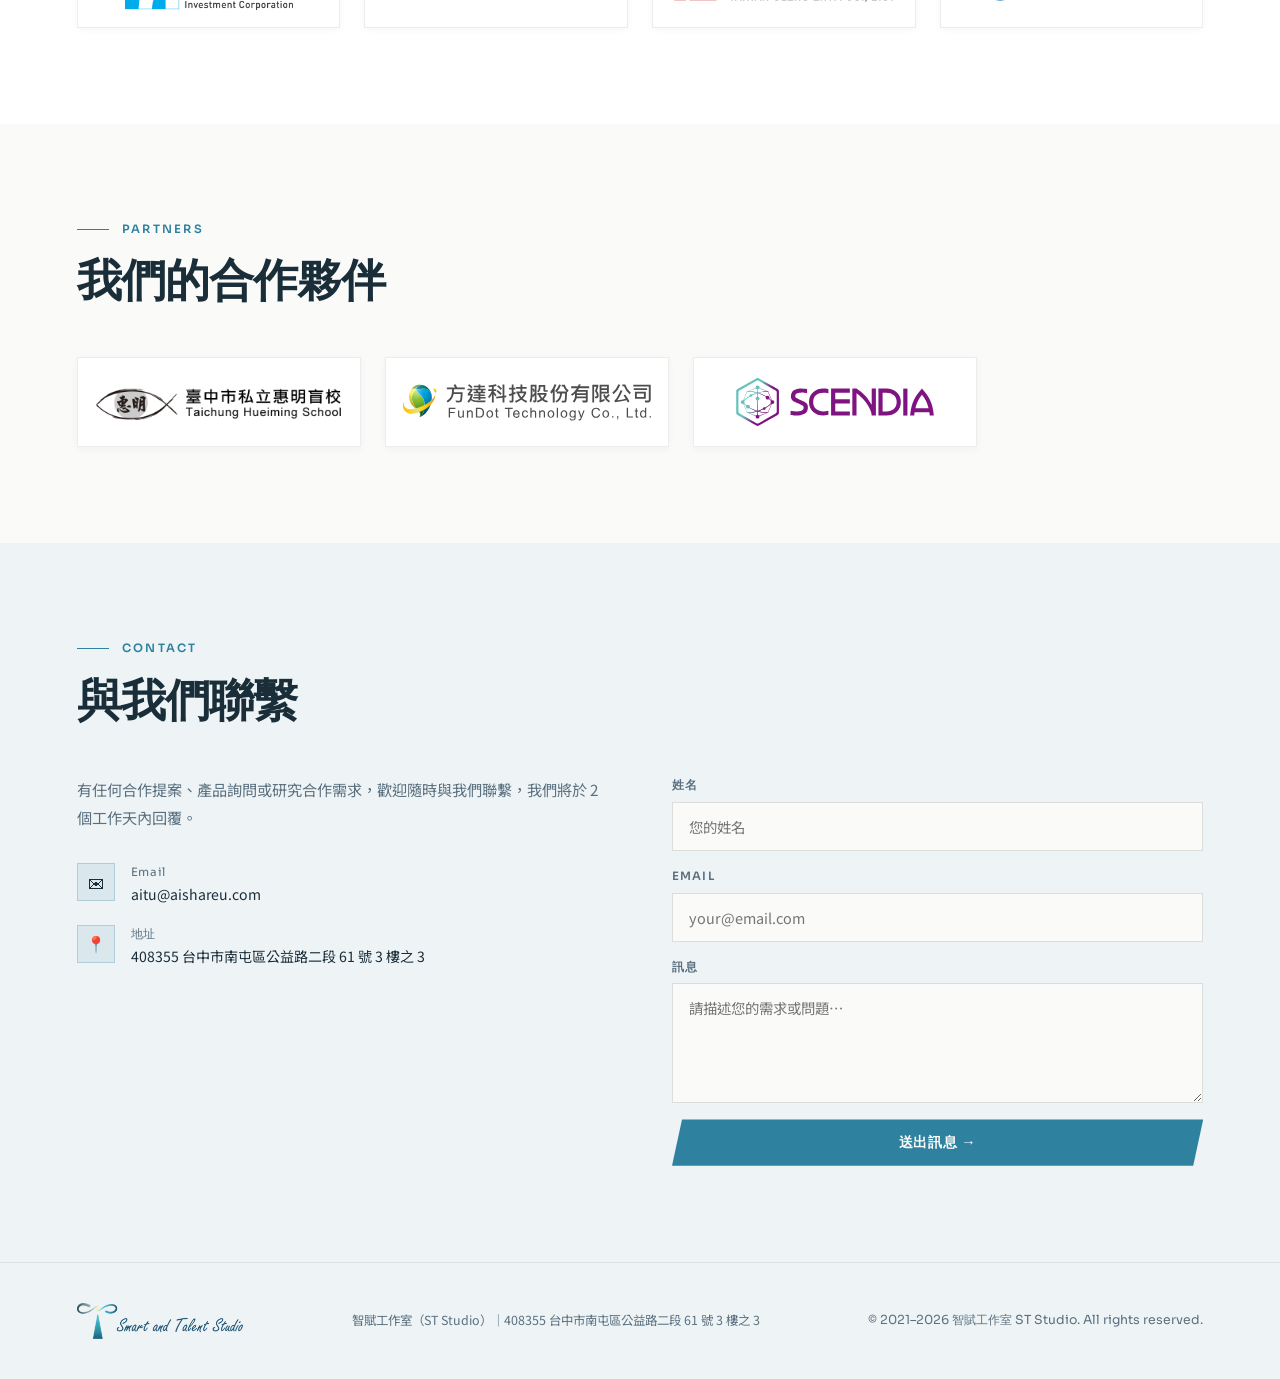
==== commit 546cdbd4: "Add files via upload" ====
--- a/index.html
+++ b/index.html
@@ -139,14 +139,7 @@
   <div class="about-grid">
     <div class="about-text reveal">
       <p>
-        智賦工作室（ST Studio）由負責人莊硯勛（Yen Hsun Chuang）於 2021 年在台中成立，核心團隊自 2017 年起即合作投入 AI 與跨領域整合研發。
-      </p>
-      <p>
-        「智賦」取自<strong style="color:var(--amber)">智慧與天賦</strong>，英文 SAIT 代表 <strong style="color:var(--amber)">Smart · AI · Talent</strong>：將人的智慧與天賦賦予人工智慧，讓 AI 去幫助更多的人。
-      </p>
-      <p>
-        智賦工作室專注於協助<strong style="color:var(--amber)">企業與政府機構推動 AI 轉型</strong>。<br>
-        我們從產業需求與組織特性出發，規劃 AI 發展策略，並客製化打造專屬 AI 平台。
+        智賦工作室（ST Studio）由負責人莊硯勛（Yen Hsun Chuang）於 2021 年在台中成立，核心團隊自 2017 年起即合作投入 AI 與跨領域整合研發。取名智賦工作室的原因為「智賦」取自<strong style="color:var(--amber)">智慧與天賦</strong>，英文 SAIT 代表 <strong style="color:var(--amber)">Smart · AI · Talent</strong>，我們想將人的智慧與天賦賦予人工智慧，讓 AI 去幫助更多的人。為此，我們專注於協助<strong style="color:var(--amber)">企業與政府機構推動 AI 轉型</strong>，從產業需求與組織特性出發，規劃 AI 發展策略，並客製化打造專屬 AI 平台。
       </p>
       <p>
         從策略設計到系統落地，我們致力於讓 AI 成為組織創新與決策的核心引擎。
@@ -357,7 +350,7 @@
 <!-- FOOTER -->
 <footer>
   <div class="footer-logo"><a href="index.html"><img src="橫式LOGO.png" alt="智賦工作室 ST Studio"></a></div>
-  <div class="footer-info">智賦工作室（ST Studio）｜負責人 莊硯勛 Yen Hsun Chuang｜408355 台中市南屯區公益路二段 61 號 3 樓之 3</div>
+  <div class="footer-info">智賦工作室（ST Studio）｜408355 台中市南屯區公益路二段 61 號 3 樓之 3</div>
   <div class="footer-copy">© 2021–2026 智賦工作室 ST Studio. All rights reserved.</div>
 </footer>
 
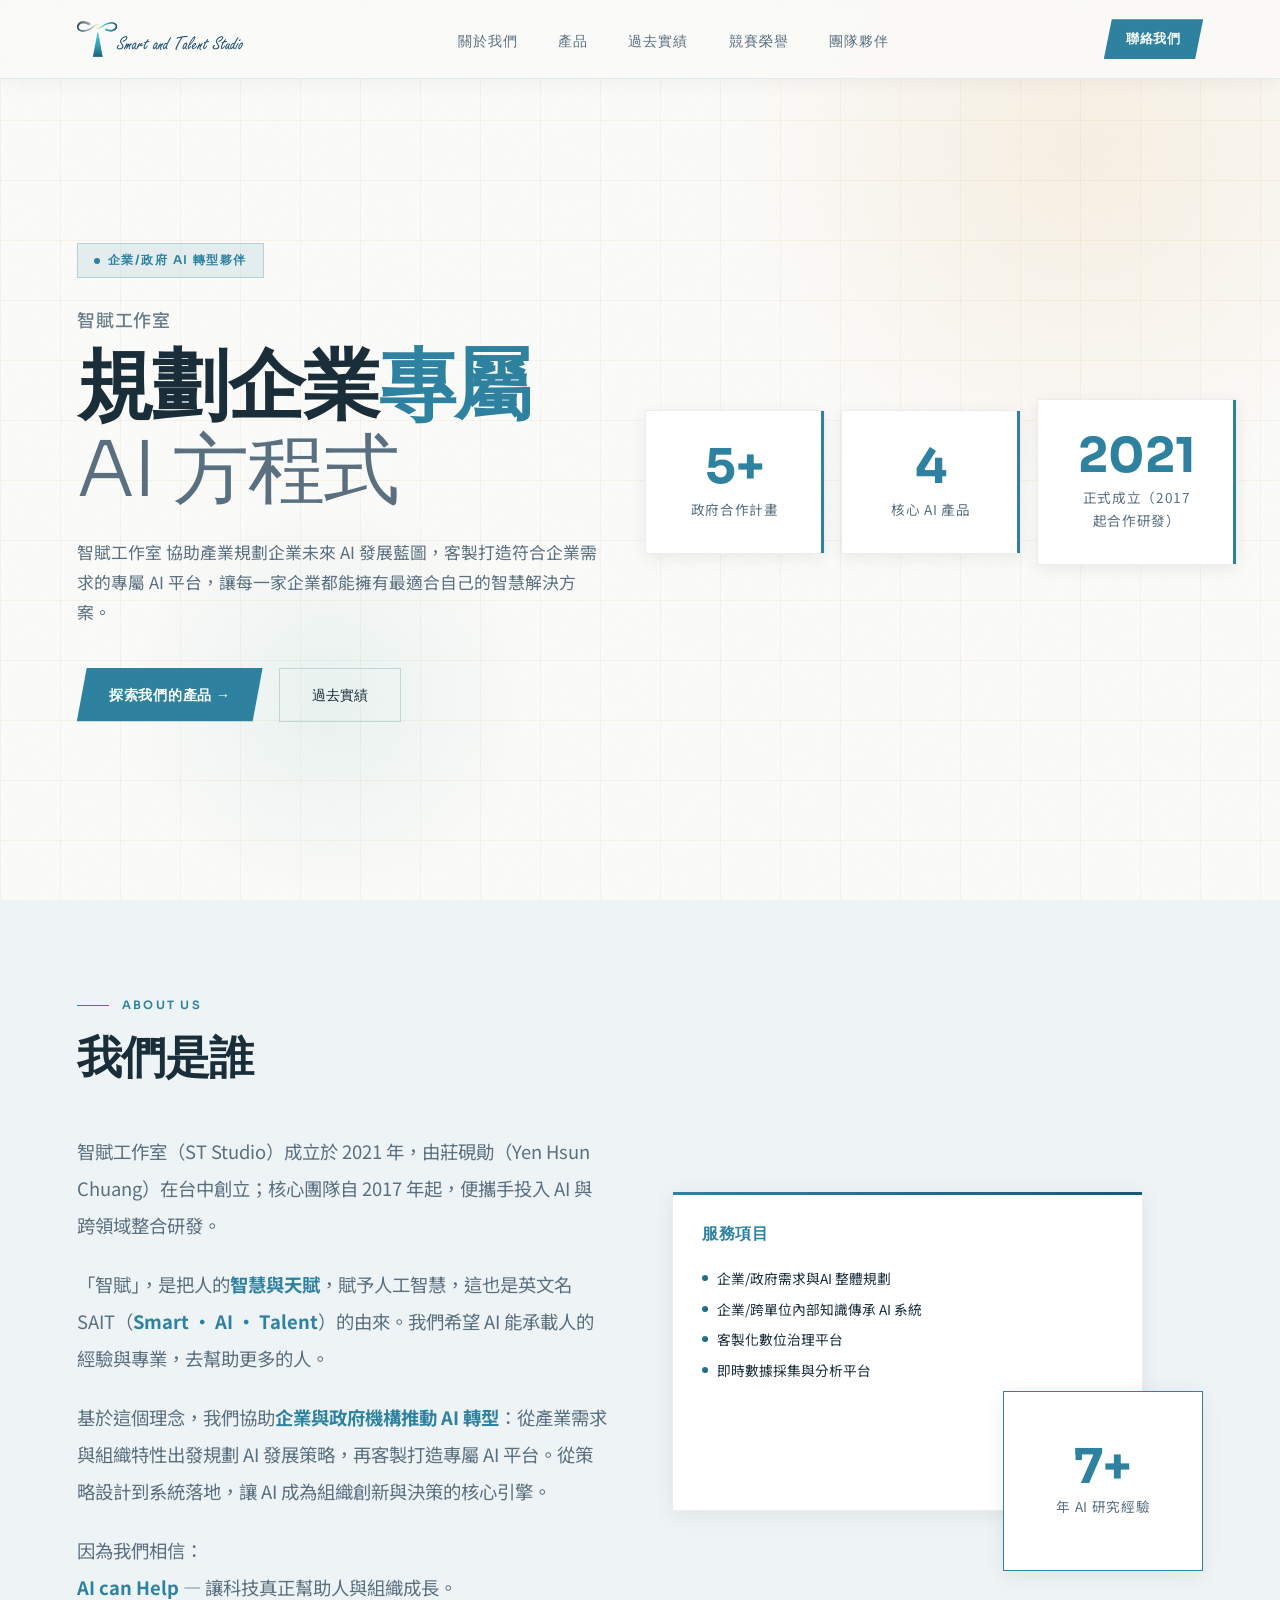
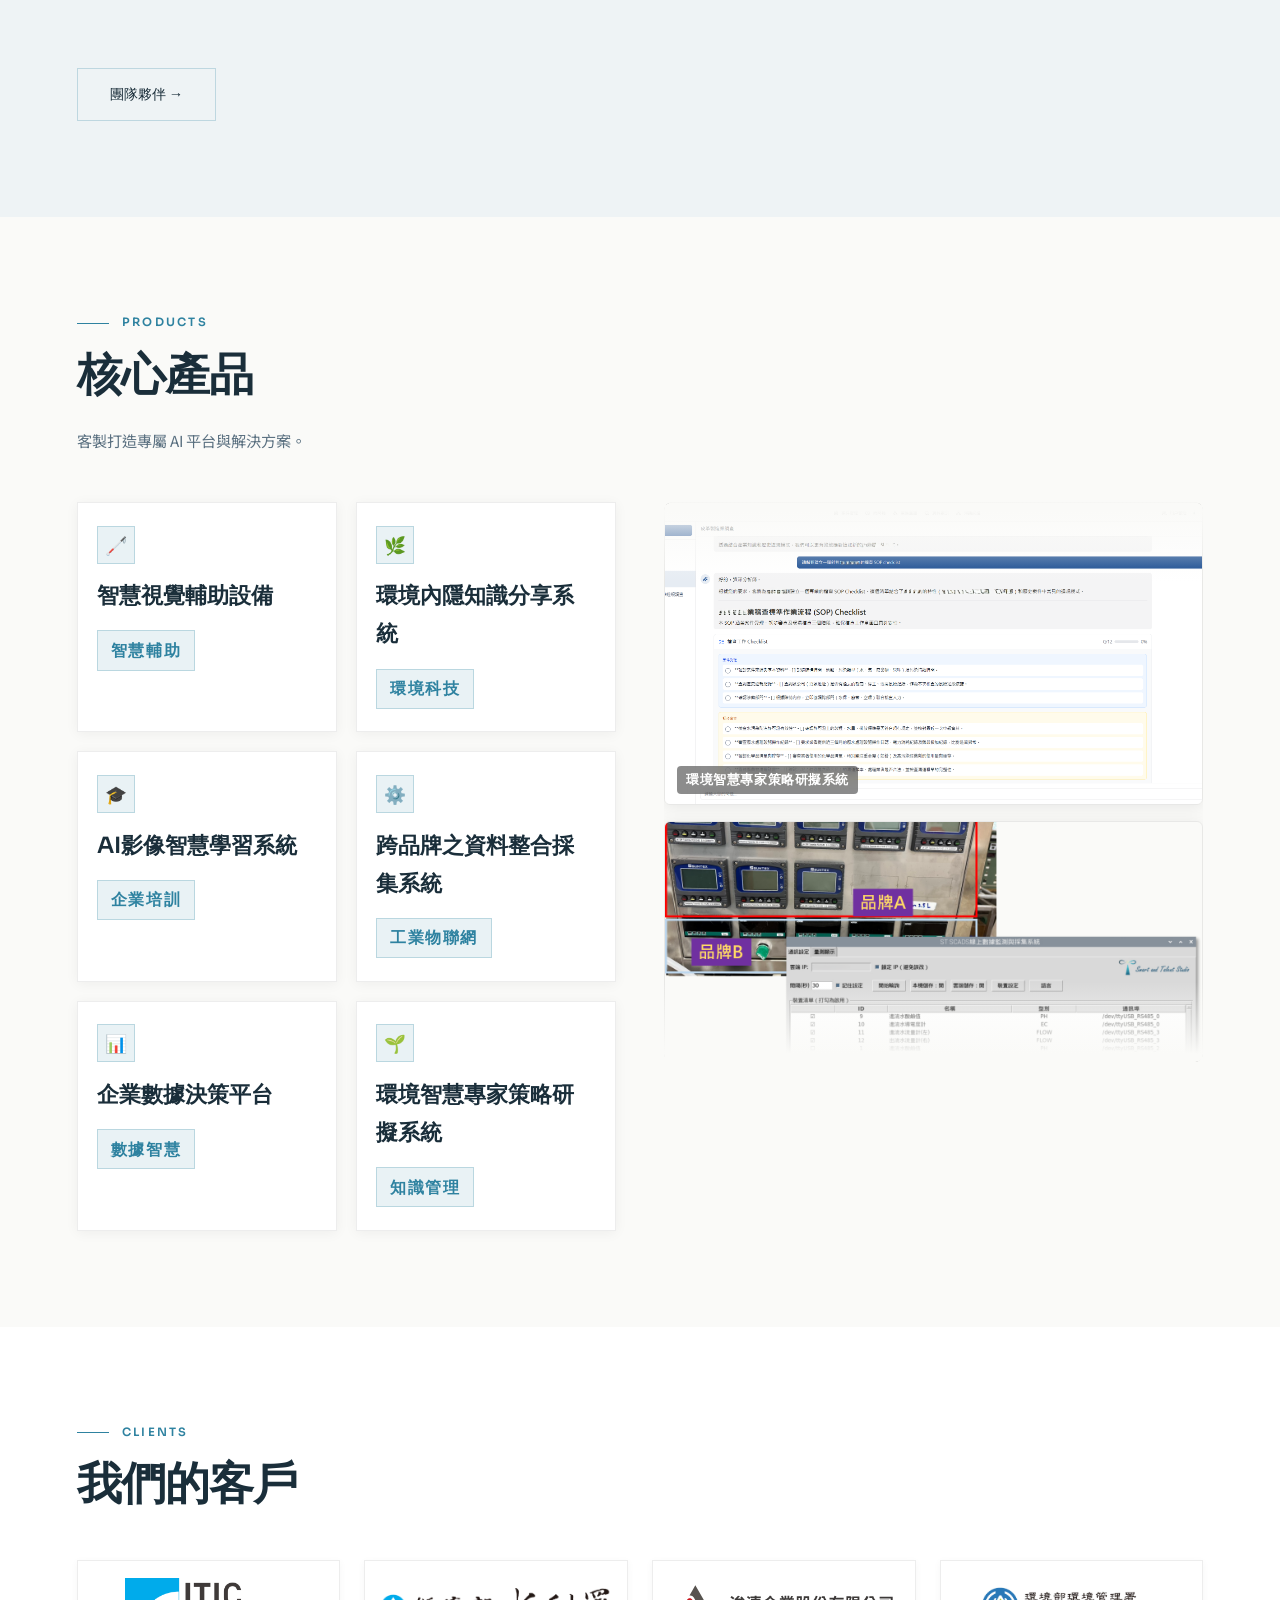
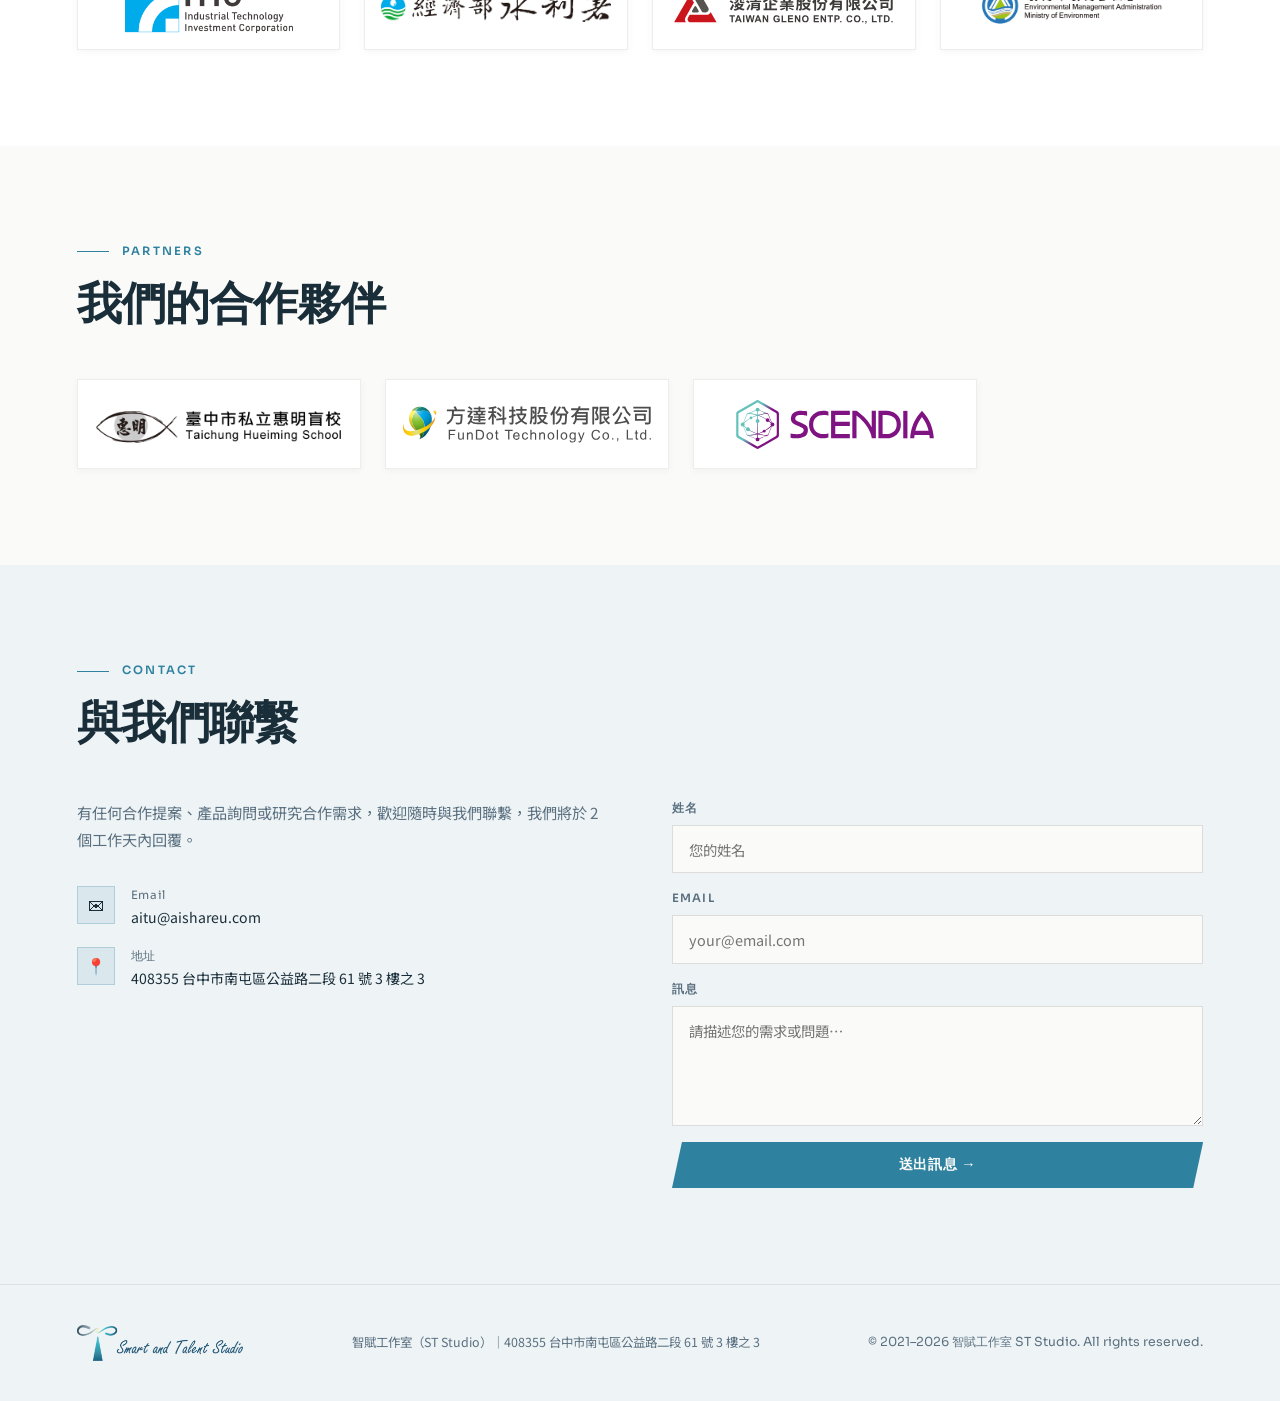
==== commit f92ac64d: "Add files via upload" ====
--- a/index.html
+++ b/index.html
@@ -139,10 +139,13 @@
   <div class="about-grid">
     <div class="about-text reveal">
       <p>
-        智賦工作室（ST Studio）由負責人莊硯勛（Yen Hsun Chuang）於 2021 年在台中成立，核心團隊自 2017 年起即合作投入 AI 與跨領域整合研發。取名智賦工作室的原因為「智賦」取自<strong style="color:var(--amber)">智慧與天賦</strong>，英文 SAIT 代表 <strong style="color:var(--amber)">Smart · AI · Talent</strong>，我們想將人的智慧與天賦賦予人工智慧，讓 AI 去幫助更多的人。為此，我們專注於協助<strong style="color:var(--amber)">企業與政府機構推動 AI 轉型</strong>，從產業需求與組織特性出發，規劃 AI 發展策略，並客製化打造專屬 AI 平台。
+        智賦工作室（ST Studio）成立於 2021 年，由莊硯勛（Yen Hsun Chuang）在台中創立；核心團隊自 2017 年起，便攜手投入 AI 與跨領域整合研發。
       </p>
       <p>
-        從策略設計到系統落地，我們致力於讓 AI 成為組織創新與決策的核心引擎。
+        「智賦」，是把人的<strong style="color:var(--amber)">智慧與天賦</strong>，賦予人工智慧，這也是英文名 SAIT（<strong style="color:var(--amber)">Smart · AI · Talent</strong>）的由來。我們希望 AI 能承載人的經驗與專業，去幫助更多的人。
+      </p>
+      <p>
+        基於這個理念，我們協助<strong style="color:var(--amber)">企業與政府機構推動 AI 轉型</strong>：從產業需求與組織特性出發規劃 AI 發展策略，再客製打造專屬 AI 平台。從策略設計到系統落地，讓 AI 成為組織創新與決策的核心引擎。
       </p>
       <p>
         因為我們相信：<br>
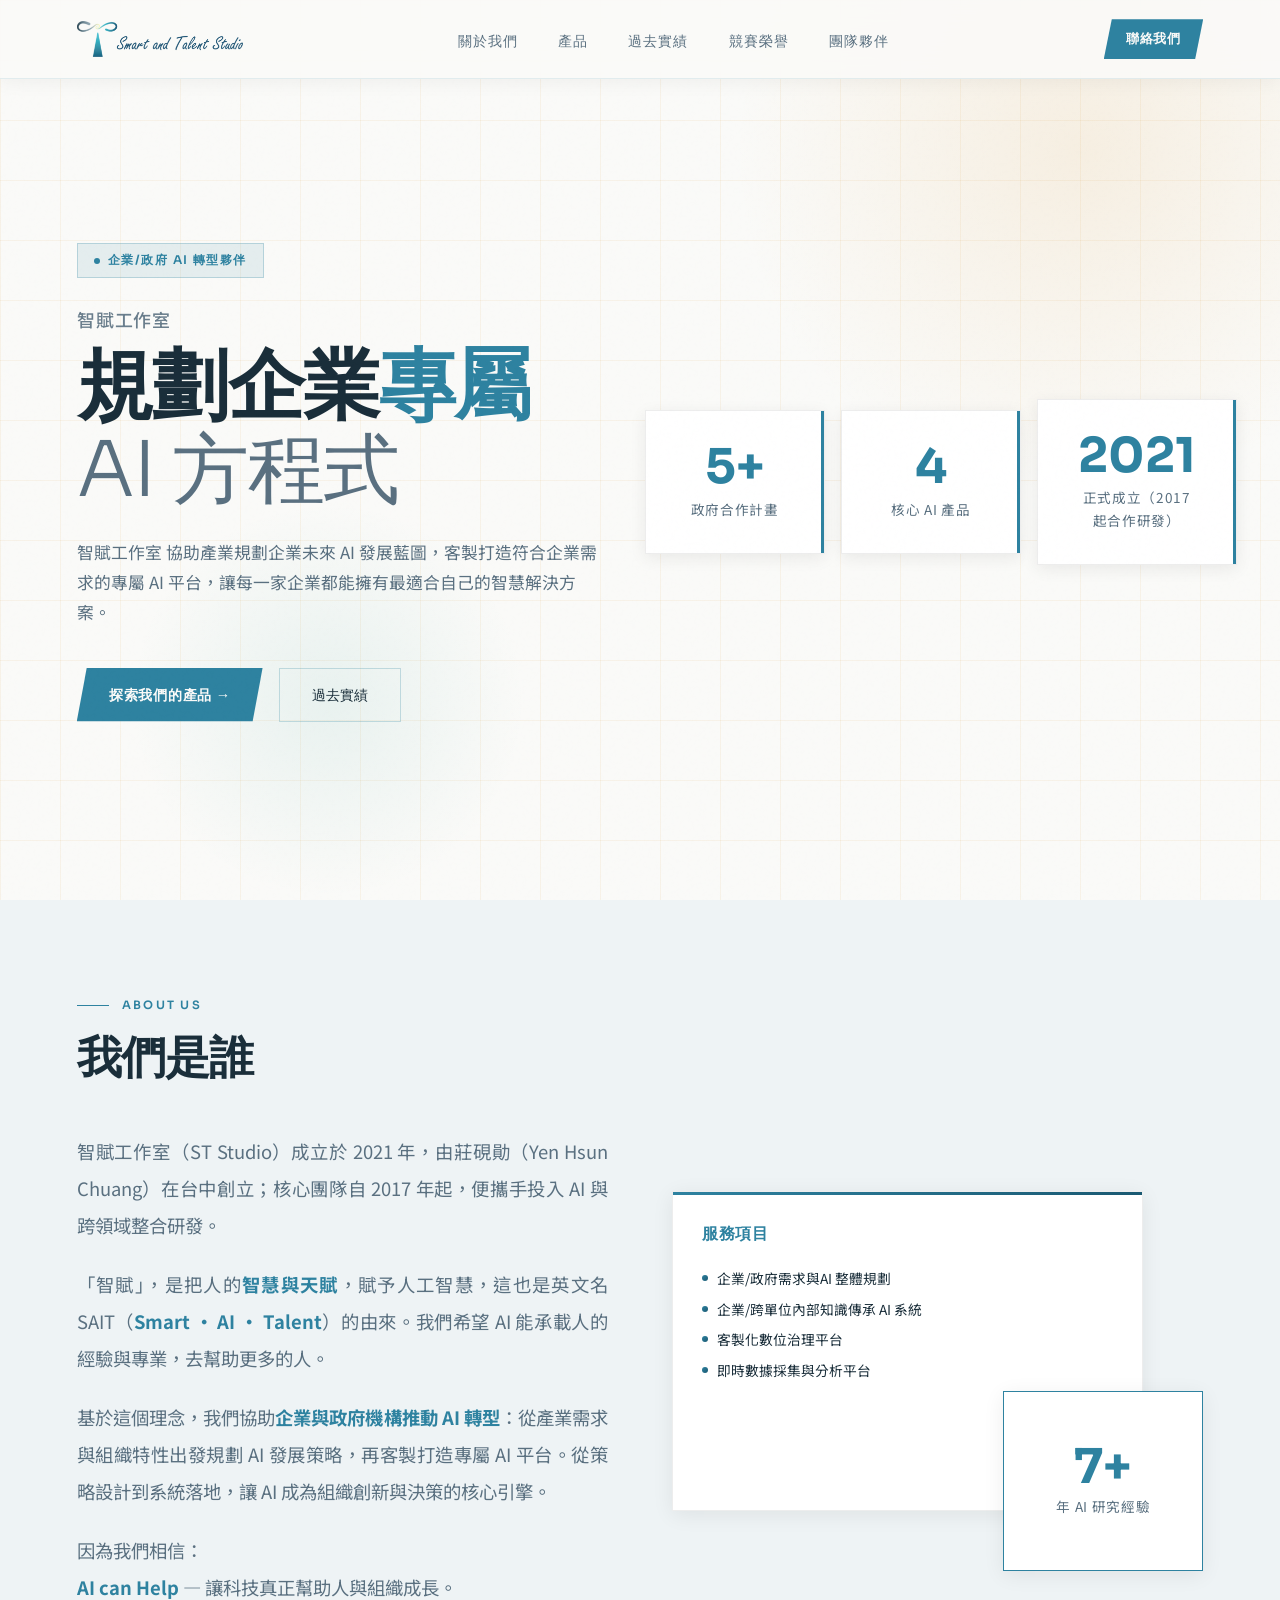
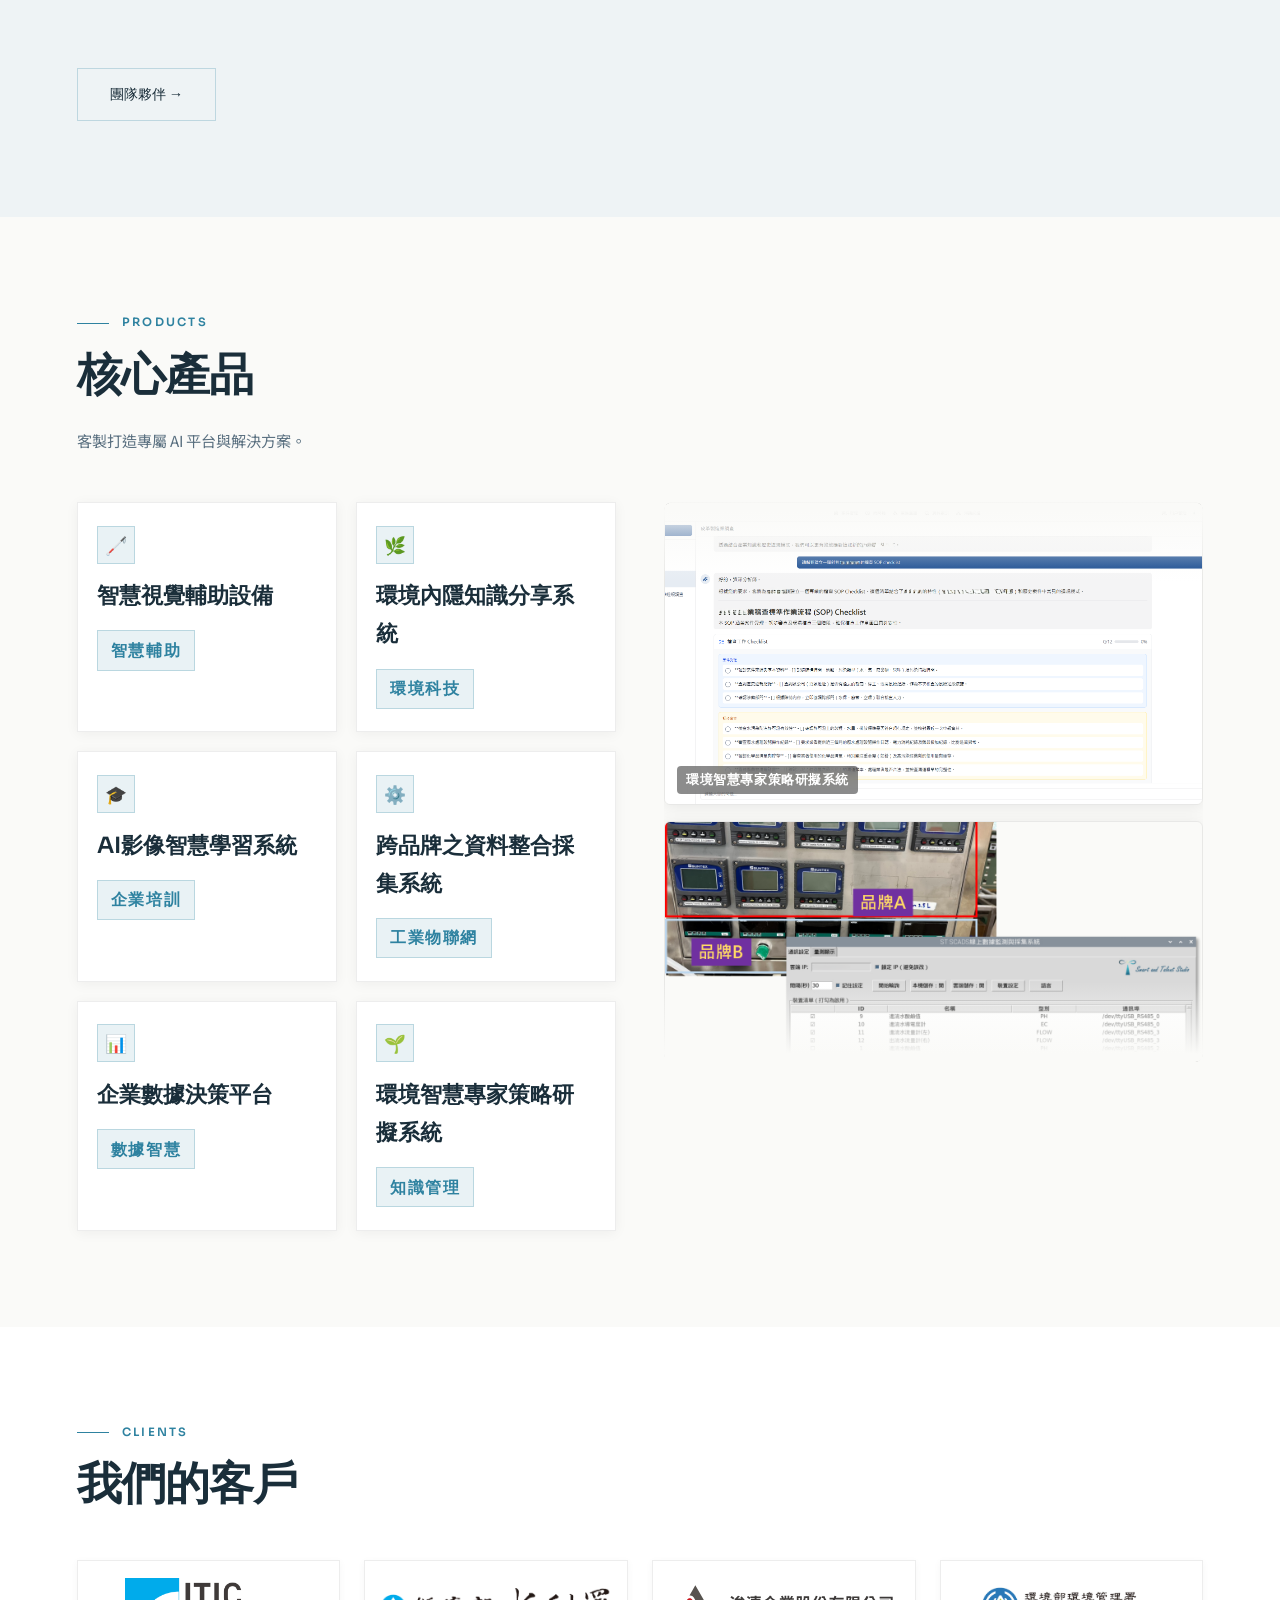
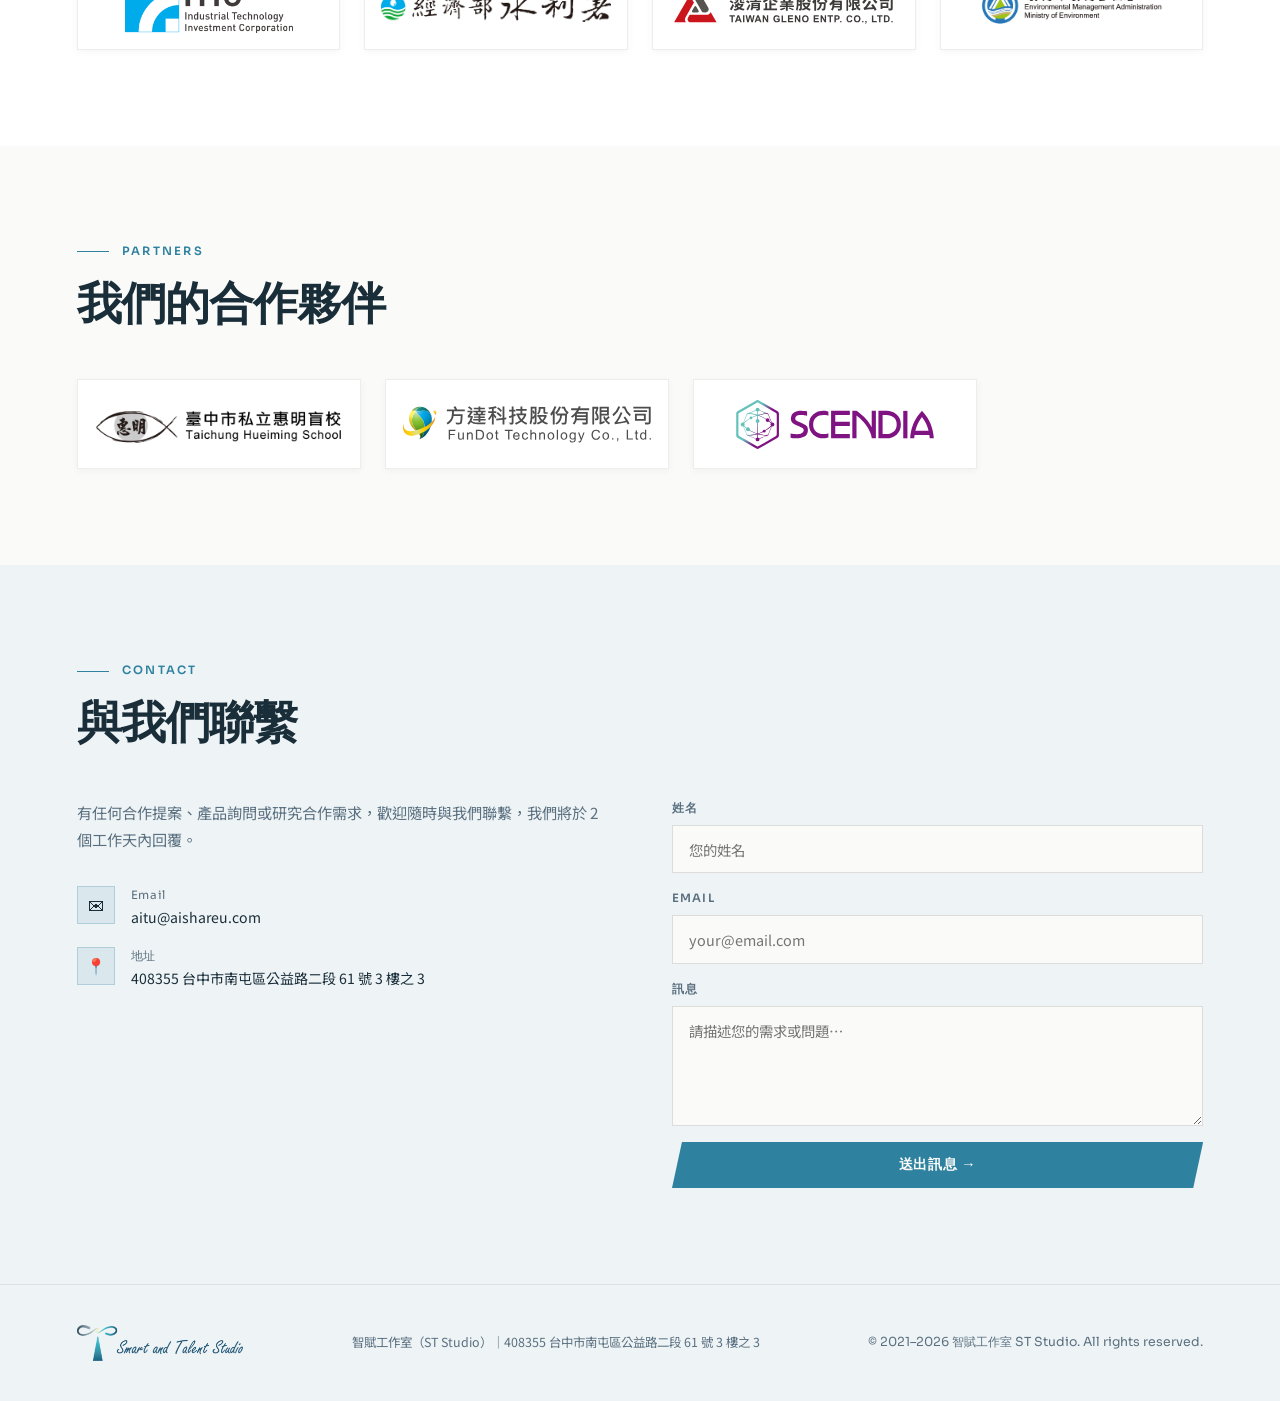
==== commit edfde03e: "Add files via upload" ====
--- a/index.html
+++ b/index.html
@@ -71,7 +71,7 @@
 
 <link rel="preconnect" href="https://fonts.googleapis.com">
 <link href="https://fonts.googleapis.com/css2?family=Sora:wght@300;400;600;700&family=Noto+Sans+TC:wght@300;400;500;700&display=swap" rel="stylesheet">
-<link rel="stylesheet" href="style.css?v=4">
+<link rel="stylesheet" href="style.css?v=5">
 </head>
 <body>
 
--- a/style.css
+++ b/style.css
@@ -359,6 +359,8 @@
 .about-text p {
   color: var(--muted);
   font-size: 1.15rem;
+  text-align: justify;
+  text-justify: inter-character;
   line-height: 2;
   margin-bottom: 1.4rem;
 }
